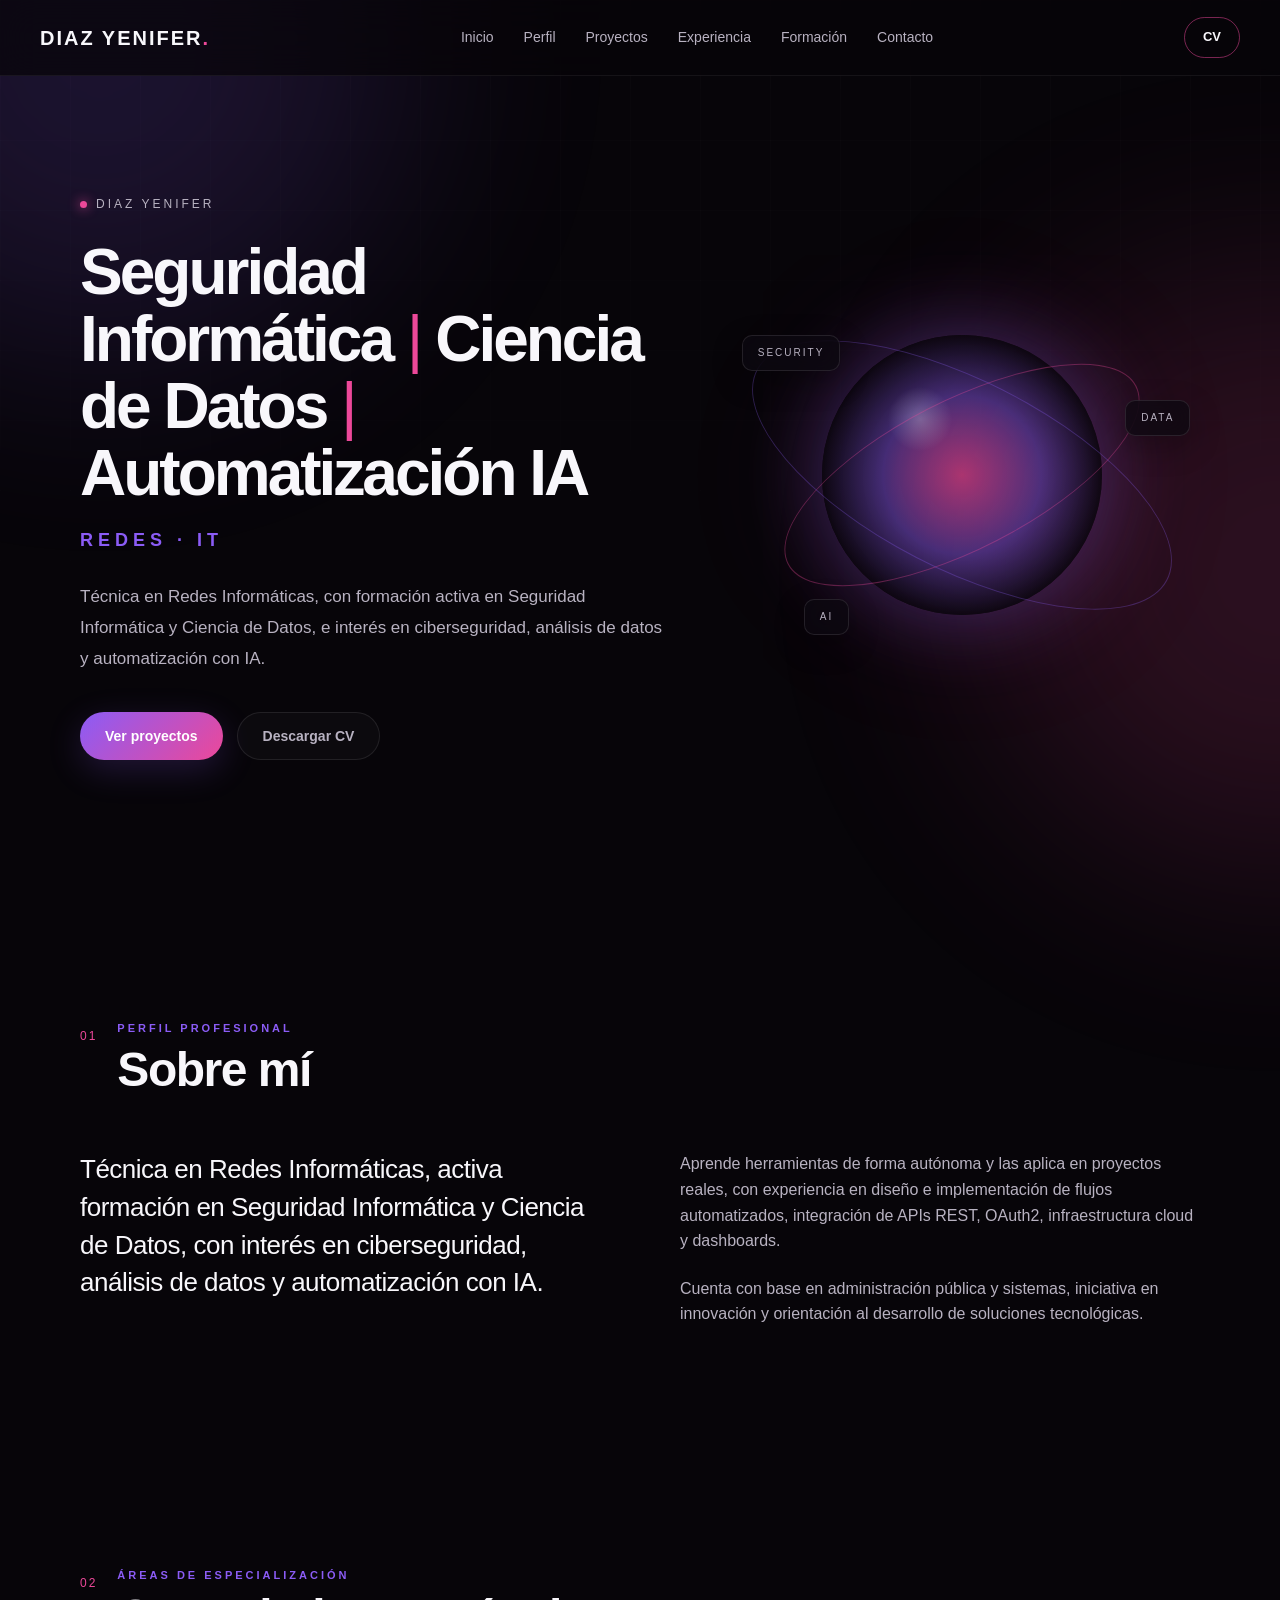
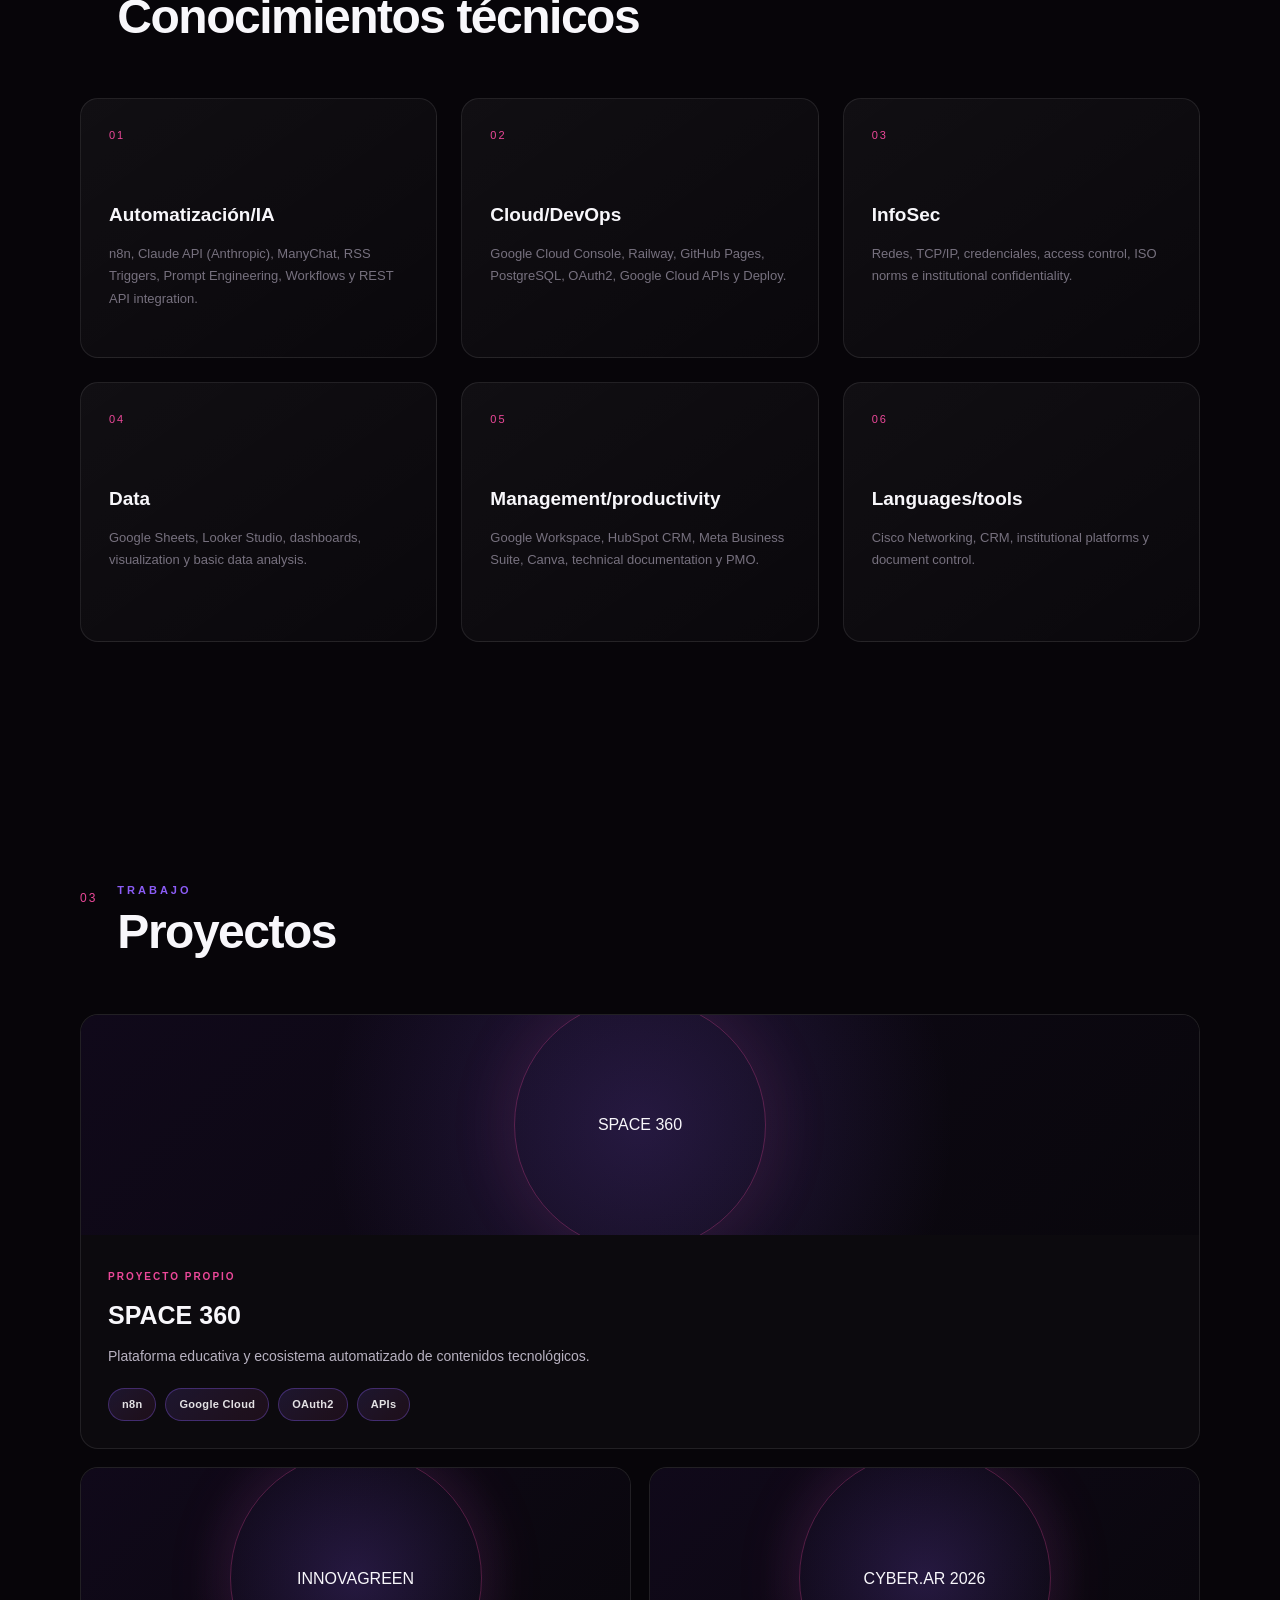
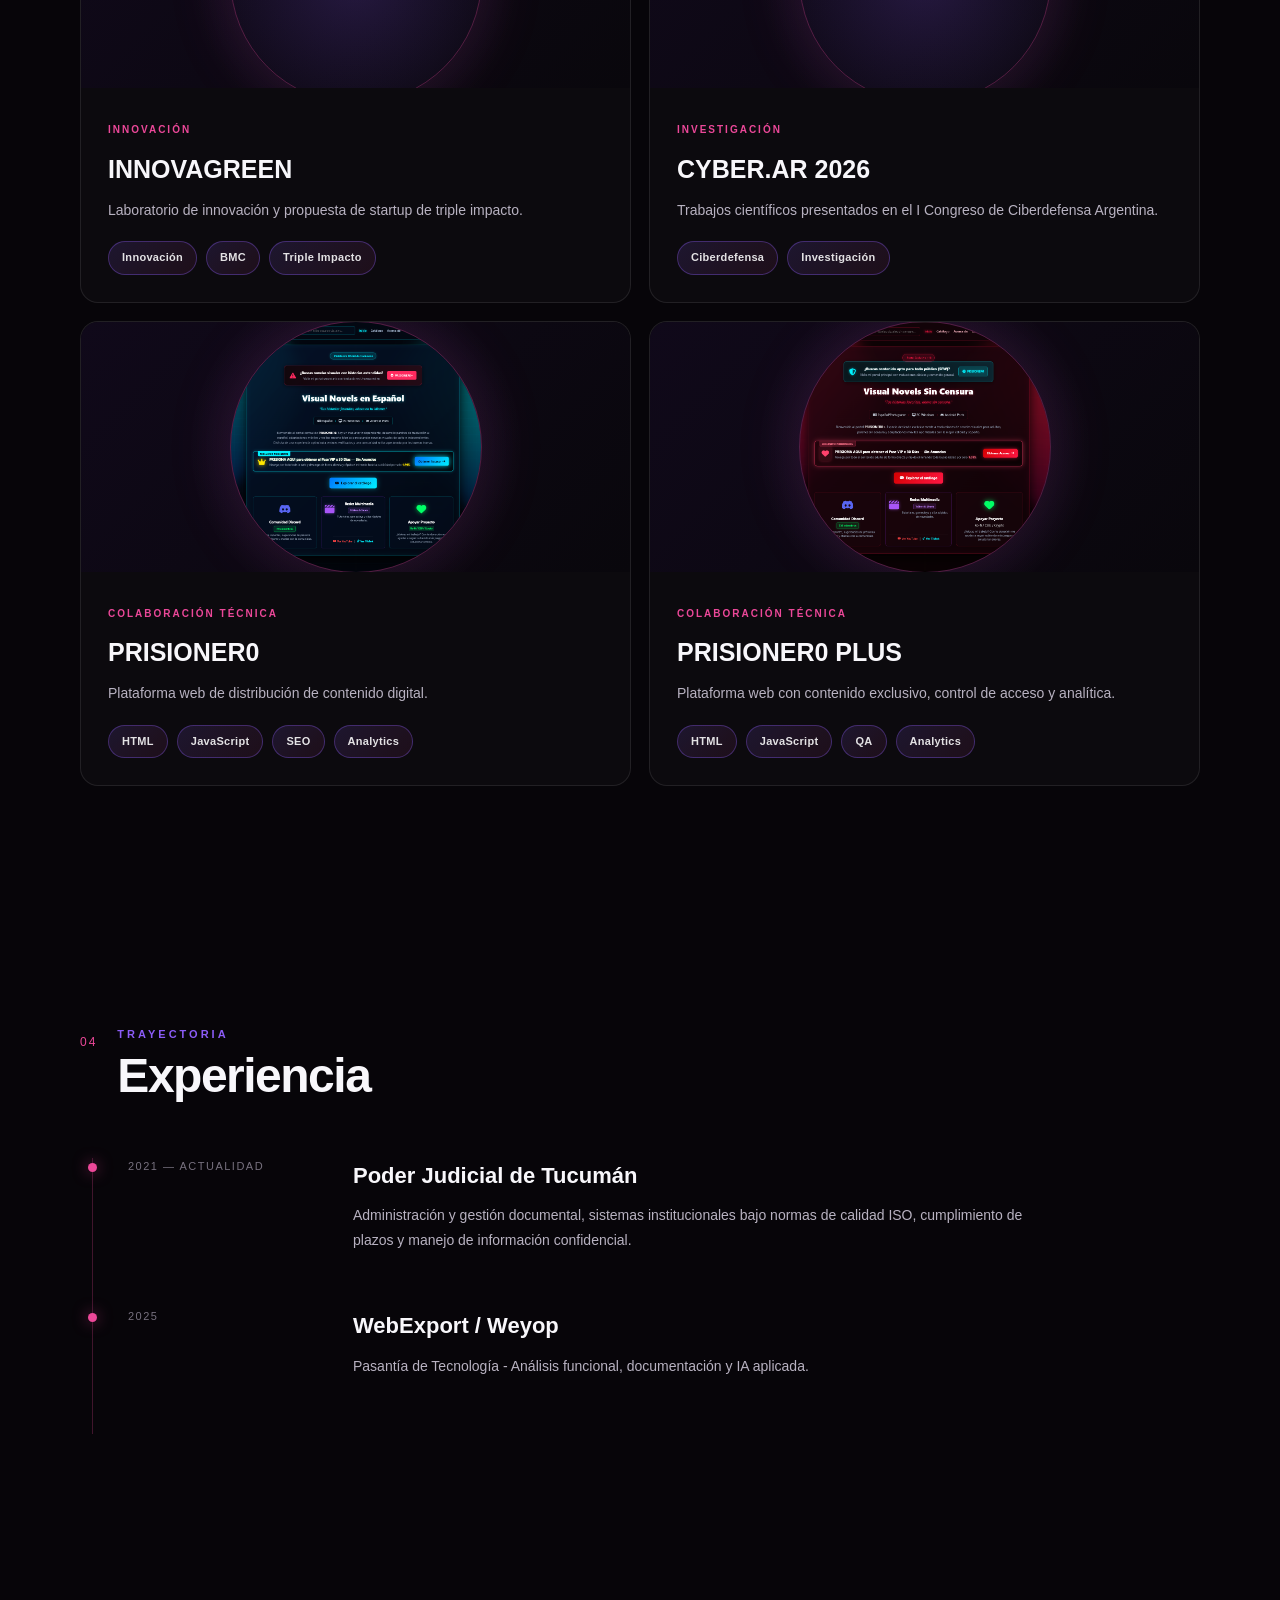
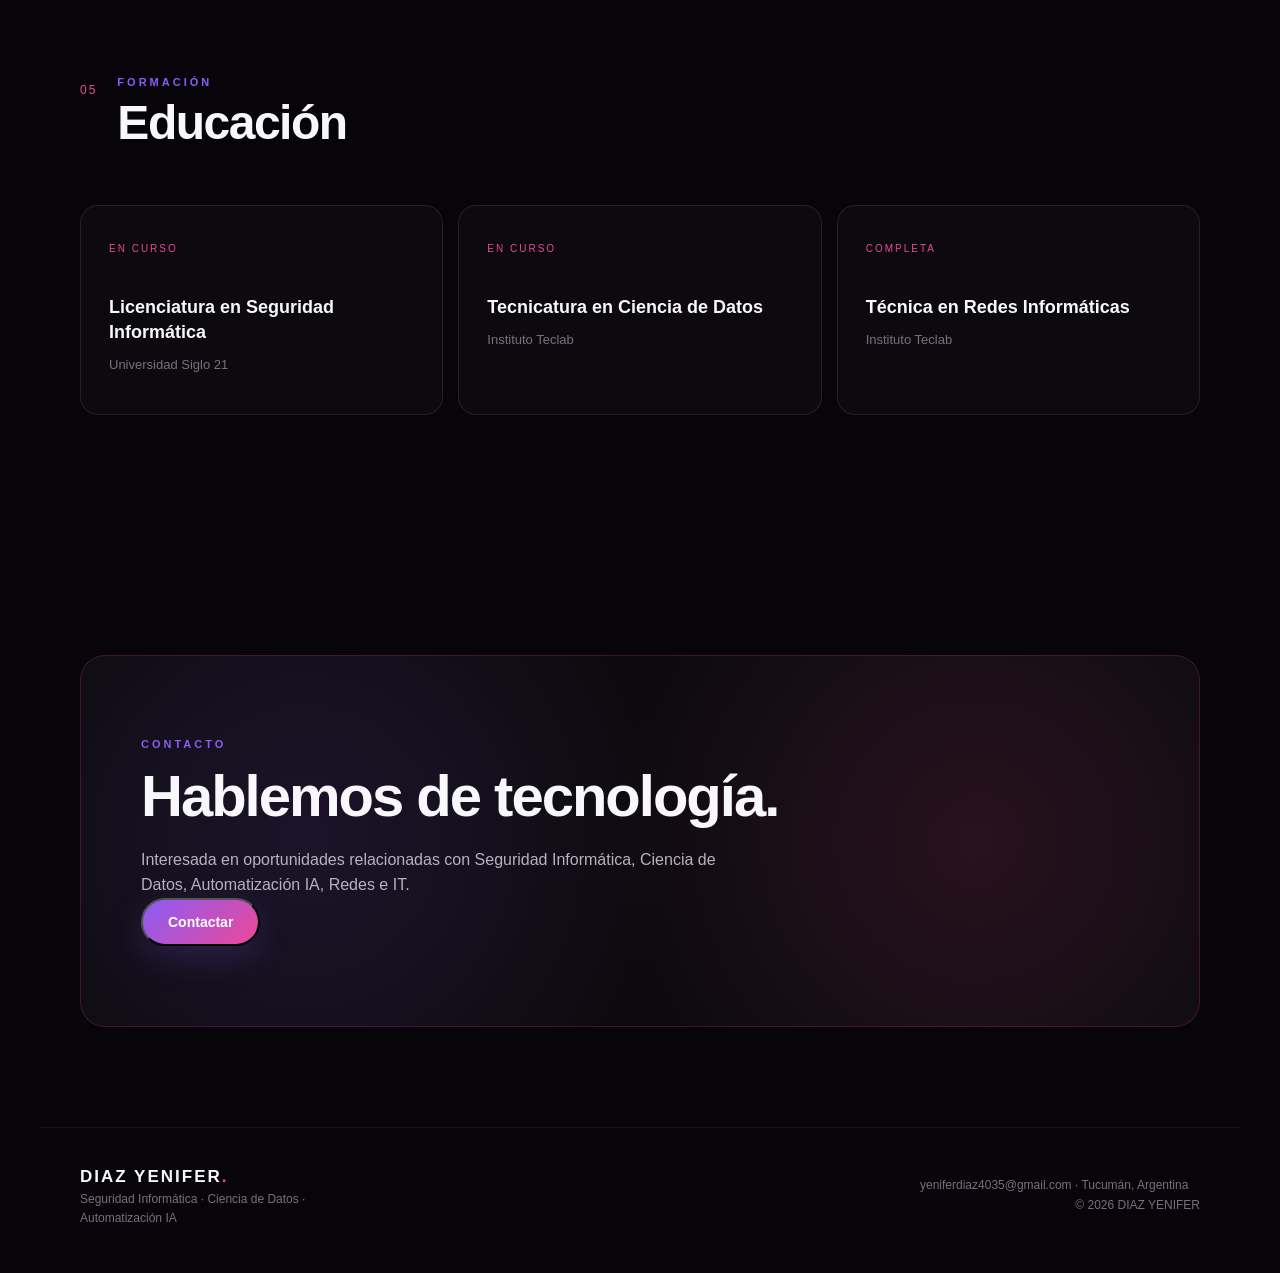
==== index.html @ 4d4edeae "p" ====
<!DOCTYPE html>
<html lang="es">

<head>

    <meta charset="UTF-8">

    <meta name="viewport" content="width=device-width, initial-scale=1.0">

    <title>
        DIAZ YENIFER | Seguridad Informática · Ciencia de Datos · Automatización IA
    </title>

    <meta name="description" content="DIAZ YENIFER — Seguridad Informática, Ciencia de Datos, Automatización IA, Redes e IT.">

    <meta name="author" content="DIAZ YENIFER">

    <meta name="robots" content="index, follow">

    <!-- Open Graph -->

    <meta
        property="og:type"
        content="website"
    >

    <meta
        property="og:title"
        content="DIAZ YENIFER | Seguridad Informática · Ciencia de Datos · Automatización IA"
    >

    <meta
        property="og:description"
        content="Portfolio profesional de DIAZ YENIFER — Seguridad Informática, Ciencia de Datos, Automatización IA, Redes e IT."
    >

    <meta
        property="og:locale"
        content="es_AR"
    >

    <meta
        property="og:image"
        content="assets/images/og-image.png"
    >

    <meta
        property="og:image:alt"
        content="Portfolio profesional de DIAZ YENIFER"
    >

    <link rel="stylesheet" href="style.css">
    <link rel="icon" type="image/png" href="assets/images/og-image.png">

</head>

<body>

    <!-- =========================================
         FONDO DECORATIVO
    ========================================== -->

    <div class="background-glow glow-one"></div>
    <div class="background-glow glow-two"></div>

    <!-- =========================================
         NAVEGACIÓN
    ========================================== -->

    <header class="navbar">

    <a href="#inicio" class="logo">
        DIAZ YENIFER<span>.</span>
    </a>

        <nav class="nav-links">

            <a href="#inicio">Inicio</a>
            <a href="#perfil">Perfil</a>
            <a href="#proyectos">Proyectos</a>
            <a href="#experiencia">Experiencia</a>
            <a href="#formacion">Formación</a>
            <a href="#contacto">Contacto</a>

        </nav>

            <a
                href="assets/cv/yenifer-diaz-cv.pdf"
                class="nav-cv"
                target="_blank"
                rel="noopener noreferrer"
            >
                CV
            </a>

    </header>


    <main>

        <!-- =========================================
             HERO
        ========================================== -->

        <section id="inicio" class="hero">

            <div class="hero-content">

                <div class="hero-label">
                    <span class="status-dot"></span>
                     DIAZ YENIFER
                </div>

                <h1>
                    Seguridad Informática
                    <span>|</span>
                    Ciencia de Datos
                    <span>|</span>
                    Automatización IA
                </h1>

                <p class="hero-subtitle">
                    Redes · IT
                </p>

                <p class="hero-description">
                    Técnica en Redes Informáticas, con formación activa en
                    Seguridad Informática y Ciencia de Datos, e interés en
                    ciberseguridad, análisis de datos y automatización con IA.
                </p>

                <div class="hero-buttons">

                    <a href="#proyectos" class="btn btn-primary">
                        Ver proyectos
                    </a>

                    <a href="assets/cv/yenifer-diaz-cv.pdf"
                       class="btn btn-secondary"
                       target="_blank"
                       rel="noopener noreferrer">

                        Descargar CV

                    </a>

                </div>

            </div>


            <!-- Elemento visual -->

            <div class="hero-visual">

                <div class="orb orb-main"></div>

                <div class="orb-ring ring-one"></div>
                <div class="orb-ring ring-two"></div>

                <div class="floating-card card-one">
                    <span>SECURITY</span>
                </div>

                <div class="floating-card card-two">
                    <span>DATA</span>
                </div>

                <div class="floating-card card-three">
                    <span>AI</span>
                </div>

            </div>

        </section>


        <!-- =========================================
             PERFIL
        ========================================== -->

    <section id="perfil" class="section profile-section">

        <div class="section-heading">

            <span class="section-number">01</span>

            <div>
                <p class="section-label">PERFIL PROFESIONAL</p>
                <h2>Sobre mí</h2>
            </div>

        </div>

        <div class="profile-content">

            <div class="profile-intro">

                <p>
                    Técnica en Redes Informáticas, activa formación en
                    Seguridad Informática y Ciencia de Datos, con interés
                    en ciberseguridad, análisis de datos y automatización
                    con IA.
                </p>

            </div>

            <div class="profile-text">

                <p>
                    Aprende herramientas de forma autónoma y las aplica
                    en proyectos reales, con experiencia en diseño e
                    implementación de flujos automatizados, integración
                    de APIs REST, OAuth2, infraestructura cloud y
                    dashboards.
                </p>

                <p>
                    Cuenta con base en administración pública y sistemas,
                    iniciativa en innovación y orientación al desarrollo
                    de soluciones tecnológicas.
                </p>

            </div>

        </div>

    </section>


        <!-- =========================================
             ESPECIALIDADES
        ========================================== -->

    <section class="section specialties-section">

        <div class="section-heading">

            <span class="section-number">02</span>

            <div>
                <p class="section-label">ÁREAS DE ESPECIALIZACIÓN</p>
                <h2>Conocimientos técnicos</h2>
            </div>

        </div>


        <div class="specialties-grid">

            <article class="specialty-card">

                <span class="specialty-number">01</span>

                <h3>Automatización/IA</h3>

                <p>
                    n8n, Claude API (Anthropic), ManyChat, RSS Triggers,
                    Prompt Engineering, Workflows y REST API integration.
                </p>

            </article>


            <article class="specialty-card">

                <span class="specialty-number">02</span>

                <h3>Cloud/DevOps</h3>

                <p>
                    Google Cloud Console, Railway, GitHub Pages,
                    PostgreSQL, OAuth2, Google Cloud APIs y Deploy.
                </p>

            </article>


            <article class="specialty-card">

                <span class="specialty-number">03</span>

                <h3>InfoSec</h3>

                <p>
                    Redes, TCP/IP, credenciales, access control,
                    ISO norms e institutional confidentiality.
                </p>

            </article>


            <article class="specialty-card">

                <span class="specialty-number">04</span>

                <h3>Data</h3>

                <p>
                    Google Sheets, Looker Studio, dashboards,
                    visualization y basic data analysis.
                </p>

            </article>


            <article class="specialty-card">

                <span class="specialty-number">05</span>

                <h3>Management/productivity</h3>

                <p>
                    Google Workspace, HubSpot CRM, Meta Business Suite,
                    Canva, technical documentation y PMO.
                </p>

            </article>


            <article class="specialty-card">

                <span class="specialty-number">06</span>

                <h3>Languages/tools</h3>

                <p>
                    Cisco Networking, CRM, institutional platforms
                    y document control.
                </p>

            </article>

        </div>

    </section>


        <!-- =========================================
             PROYECTOS
        ========================================== -->

        <section id="proyectos" class="section projects-section">

            <div class="section-heading">

                <span class="section-number">03</span>

                <div>
                    <p class="section-label">TRABAJO</p>
                    <h2>Proyectos</h2>
                </div>

            </div>


            <div class="projects-grid">

                <article class="project-card featured">

                    <div class="project-image">
                        <span>SPACE 360</span>
                    </div>

                    <div class="project-info">

                        <span class="project-category">
                            PROYECTO PROPIO
                        </span>

                        <h3>
                            SPACE 360
                        </h3>

                        <p>
                            Plataforma educativa y ecosistema automatizado de contenidos tecnológicos.
                        </p>

                        <div class="project-tags">
                            <span>n8n</span>
                            <span>Google Cloud</span>
                            <span>OAuth2</span>
                            <span>APIs</span>
                        </div>

                    </div>

                </article>


                <article class="project-card">

                    <div class="project-image">
                        <span>INNOVAGREEN</span>
                    </div>

                    <div class="project-info">

                        <span class="project-category">
                            INNOVACIÓN
                        </span>

                        <h3>
                            INNOVAGREEN
                        </h3>

                        <p>
                            Laboratorio de innovación y propuesta de startup
                            de triple impacto.
                        </p>

                        <div class="project-tags">

                            <span>Innovación</span>
                            <span>BMC</span>
                            <span>Triple Impacto</span>

                        </div>

                    </div>

                </article>


                <article class="project-card">

                    <div class="project-image">
                        <span>CYBER.AR 2026</span>
                    </div>

                    <div class="project-info">

                        <span class="project-category">
                            INVESTIGACIÓN
                        </span>

                        <h3>
                            CYBER.AR 2026
                        </h3>

                        <p>
                            Trabajos científicos presentados en el I Congreso de Ciberdefensa Argentina.
                        </p>

                        <div class="project-tags">
                            <span>Ciberdefensa</span>
                            <span>Investigación</span>
                        </div>

                    </div>

                </article>


            <article
                class="project-card"
                onclick="window.location.href='proyectos/prisioner0.html'"
                style="cursor: pointer;"
            >

                <div class="project-image">

                    <img
                        src="assets/images/prisioner0.png"
                        alt="PRISIONER0"
                    >

                </div>

                <div class="project-info">

                    <span class="project-category">
                        COLABORACIÓN TÉCNICA
                    </span>

                    <h3>
                        PRISIONER0
                    </h3>

                    <p>
                        Plataforma web de distribución de contenido
                        digital.
                    </p>

                    <div class="project-tags">

                        <span>HTML</span>
                        <span>JavaScript</span>
                        <span>SEO</span>
                        <span>Analytics</span>

                    </div>

                </div>

            </article>


            <article
                class="project-card"
                onclick="window.location.href='proyectos/prisioner0-plus.html'"
                style="cursor: pointer;"
            >

                <div class="project-image">

                    <img
                        src="assets/images/prisioner0plus.png"
                        alt="PRISIONER0 PLUS"
                    >

                </div>

                <div class="project-info">

                    <span class="project-category">
                        COLABORACIÓN TÉCNICA
                    </span>

                    <h3>
                        PRISIONER0 PLUS
                    </h3>

                    <p>
                        Plataforma web con contenido exclusivo,
                        control de acceso y analítica.
                    </p>

                    <div class="project-tags">

                        <span>HTML</span>
                        <span>JavaScript</span>
                        <span>QA</span>
                        <span>Analytics</span>

                    </div>

                </div>

            </article>

            </div>

        </section>


        <!-- =========================================
             EXPERIENCIA
        ========================================== -->

        <section id="experiencia" class="section experience-section">

            <div class="section-heading">

                <span class="section-number">04</span>

                <div>
                    <p class="section-label">TRAYECTORIA</p>
                    <h2>Experiencia</h2>
                </div>

            </div>


            <div class="timeline">

                <article class="timeline-item">

                    <div class="timeline-date">
                        2021 — ACTUALIDAD
                    </div>

                    <div class="timeline-content">

                        <h3>
                            Poder Judicial de Tucumán
                        </h3>

                        <p>
                            Administración y gestión documental,
                            sistemas institucionales bajo normas de
                            calidad ISO, cumplimiento de plazos y manejo
                            de información confidencial.
                        </p>

                    </div>

                </article>


                <article class="timeline-item">

                    <div class="timeline-date">
                        2025
                    </div>

                    <div class="timeline-content">

                        <h3>
                            WebExport / Weyop
                        </h3>

                        <p>
                            Pasantía de Tecnología - Análisis funcional,
                            documentación y IA aplicada.
                        </p>

                    </div>

                </article>

            </div>

        </section>


        <!-- =========================================
             FORMACIÓN
        ========================================== -->

        <section id="formacion" class="section education-section">

            <div class="section-heading">

                <span class="section-number">05</span>

                <div>
                    <p class="section-label">FORMACIÓN</p>
                    <h2>Educación</h2>
                </div>

            </div>


            <div class="education-grid">

                <article class="education-card">

                    <span>EN CURSO</span>

                    <h3>
                        Licenciatura en Seguridad Informática
                    </h3>

                    <p>
                        Universidad Siglo 21
                    </p>

                </article>


                <article class="education-card">

                    <span>EN CURSO</span>

                    <h3>
                        Tecnicatura en Ciencia de Datos
                    </h3>

                    <p>
                        Instituto Teclab
                    </p>

                </article>


                <article class="education-card">

                    <span>COMPLETA</span>

                    <h3>
                        Técnica en Redes Informáticas
                    </h3>

                    <p>
                        Instituto Teclab
                    </p>

                </article>

            </div>

        </section>

<!-- *=========================================*
*             CONTACTO*
*        ==========================================* -->

<section id="contacto" class="section contact-section">

    <div class="contact-box">

        <p class="section-label">
            CONTACTO
        </p>

        <h2>
            Hablemos de tecnología.
        </h2>

        <p>
            Interesada en oportunidades relacionadas con
            Seguridad Informática, Ciencia de Datos,
            Automatización IA, Redes e IT.
        </p>

        <button
            type="button"
            class="btn btn-primary"
            onclick="openContactModal()">
            Contactar
        </button>

    </div>

</section>


<!-- *=========================================*
*          MODAL DE CONTACTO*
*        ==========================================* -->

<div id="contactModal" class="contact-modal">

    <div class="contact-modal-box">

        <button
            type="button"
            class="contact-modal-close"
            onclick="closeContactModal()">
            ×
        </button>

        <p class="section-label">
            CONTACTO
        </p>

        <h3>
            ¿Cómo querés contactar?
        </h3>

        <div class="contact-modal-options">

            <a
                href="mailto:yeniferdiaz4035@gmail.com"
                class="contact-option contact-link">

                <div>
                    <strong>Email</strong>
                    <span>yeniferdiaz4035@gmail.com</span>
                </div>

                <span class="contact-arrow">→</span>

            </a>


            <a
                href="https://www.linkedin.com/in/yenifer-diaz-63bb52175"
                class="contact-option contact-link"
                target="_blank"
                rel="noopener noreferrer">

                <div>
                    <strong>LinkedIn</strong>
                    <span>Perfil profesional</span>
                </div>

                <span class="contact-arrow">→</span>

            </a>


            <a
                href="assets/cv/yenifer-diaz-cv.pdf"
                class="contact-option contact-link"
                target="_blank"
                rel="noopener noreferrer">

                <div>
                    <strong>Descargar CV</strong>
                    <span>Currículum Vitae</span>
                </div>

                <span class="contact-arrow">↓</span>

            </a>

        </div>

    </div>

</div>

    </main>

<!-- *=========================================*
*             FOOTER*
*        ==========================================* -->

<footer>

    <div class="footer-top">

        <div class="footer-logo">
            DIAZ YENIFER<span>.</span>
        </div>

        <p>
            Seguridad Informática · Ciencia de Datos · Automatización IA
        </p>

    </div>

    <div class="footer-line"></div>

    <div class="footer-bottom">

        <div class="footer-contact">

            <a href="mailto:yeniferdiaz4035@gmail.com">
                yeniferdiaz4035@gmail.com
            </a>

            <span>·</span>

            <span>
                Tucumán, Argentina
            </span>

        </div>

        <p class="copyright">
            © 2026 DIAZ YENIFER
        </p>

    </div>

</footer>

<script src="script.js"></script>

<button
    id="backToTop"
    class="back-to-top"
    type="button"
    aria-label="Volver arriba"
>
    ↑
</button>

</body>
</html>
---- style.css ----
/* =========================================================
   YENIFER DIAZ — PORTFOLIO
   Estilo: Futurista / Elegante / Dark Tech
   ========================================================= */


/* =========================================================
   VARIABLES
   ========================================================= */

:root {
    --bg: #070509;
    --bg-secondary: #0d0911;
    --surface: rgba(255, 255, 255, 0.035);
    --surface-hover: rgba(255, 255, 255, 0.06);

    --purple: #8b5cf6;
    --purple-dark: #5b21b6;
    --fuchsia: #ec4899;
    --pink: #f472b6;

    --text: #f8f7fb;
    --text-secondary: #b8b2c1;
    --text-muted: #77717f;

    --border: rgba(255, 255, 255, 0.09);

    --gradient:
        linear-gradient(
            135deg,
            #8b5cf6 0%,
            #ec4899 100%
        );

    --max-width: 1200px;

    --radius: 18px;
}


/* =========================================================
   RESET
   ========================================================= */

   /* =========================================
   BOTÓN VOLVER ARRIBA
   ========================================= */

.back-to-top {
    position: fixed;
    right: 30px;
    bottom: 30px;

    width: 46px;
    height: 46px;

    display: flex;
    align-items: center;
    justify-content: center;

    border: 1px solid rgba(139, 92, 246, 0.35);
    border-radius: 50%;

    background:
        rgba(13, 10, 18, 0.9);

    color: #fff;

    font-size: 20px;
    font-weight: 400;

    cursor: pointer;

    opacity: 0;
    visibility: hidden;
    pointer-events: none;

    transform: translateY(10px);

    box-shadow:
        0 8px 30px rgba(0, 0, 0, 0.3);

    backdrop-filter: blur(10px);

    transition:
        opacity 0.3s ease,
        visibility 0.3s ease,
        transform 0.3s ease,
        border-color 0.3s ease,
        color 0.3s ease;
}

.back-to-top.visible {
    opacity: 1;
    visibility: visible;
    pointer-events: auto;
    transform: translateY(0);
}

.back-to-top:hover {
    border-color: #ec4899;
    color: #ec4899;

    transform: translateY(-3px);

    box-shadow:
        0 10px 35px rgba(139, 92, 246, 0.18);
}

* {
    margin: 0;
    padding: 0;
    box-sizing: border-box;
}

html {
    scroll-behavior: smooth;
}

body {
    background: var(--bg);
    color: var(--text);
    font-family:
        Inter,
        "Segoe UI",
        Roboto,
        Helvetica,
        Arial,
        sans-serif;

    line-height: 1.6;

    overflow-x: hidden;
}

a {
    color: inherit;
    text-decoration: none;
}

button,
a {
    -webkit-tap-highlight-color: transparent;
}


/* =========================================================
   FONDO
   ========================================================= */

body::before {
    content: "";

    position: fixed;
    inset: 0;

    pointer-events: none;

    background-image:
        linear-gradient(
            rgba(255, 255, 255, 0.015) 1px,
            transparent 1px
        ),
        linear-gradient(
            90deg,
            rgba(255, 255, 255, 0.015) 1px,
            transparent 1px
        );

    background-size: 70px 70px;

    mask-image: linear-gradient(
        to bottom,
        black,
        transparent 80%
    );

    z-index: -3;
}

.background-glow {
    position: fixed;

    width: 600px;
    height: 600px;

    border-radius: 50%;

    filter: blur(120px);

    pointer-events: none;

    opacity: 0.16;

    z-index: -2;
}

.glow-one {
    top: -250px;
    left: -200px;

    background: var(--purple);
}

.glow-two {
    top: 30%;
    right: -300px;

    background: var(--fuchsia);
}


/* =========================================================
   NAVBAR
   ========================================================= */

.navbar {
    position: fixed;

    top: 0;
    left: 0;

    width: 100%;

    height: 76px;

    display: flex;
    align-items: center;
    justify-content: space-between;

    padding: 0 40px;

    background: rgba(7, 5, 9, 0.72);

    border-bottom: 1px solid rgba(255, 255, 255, 0.06);

    backdrop-filter: blur(18px);
    -webkit-backdrop-filter: blur(18px);

    z-index: 1000;
}

.logo {
    font-size: 20px;
    font-weight: 800;
    letter-spacing: 2px;
}

.logo span,
.footer-logo span {
    color: var(--fuchsia);
}

.nav-links {
    display: flex;
    align-items: center;
    gap: 30px;
}

.nav-links a {
    position: relative;

    color: var(--text-secondary);

    font-size: 14px;

    transition:
        color 0.3s ease;
}

.nav-links a::after {
    content: "";

    position: absolute;

    left: 0;
    bottom: -7px;

    width: 0;
    height: 1px;

    background: var(--gradient);

    transition:
        width 0.3s ease;
}

.nav-links a:hover {
    color: var(--text);
}

.nav-links a:hover::after {
    width: 100%;
}

.nav-cv {
    padding: 9px 18px;

    border: 1px solid rgba(236, 72, 153, 0.5);

    border-radius: 999px;

    font-size: 13px;
    font-weight: 600;

    color: var(--text);

    transition:
        background 0.3s ease,
        border-color 0.3s ease,
        transform 0.3s ease;
}

.nav-cv:hover {
    background: rgba(236, 72, 153, 0.1);

    border-color: var(--fuchsia);

    transform: translateY(-2px);
}


/* =========================================================
   HERO
   ========================================================= */

.hero {
    position: relative;

    min-height: 100vh;

    max-width: var(--max-width);

    margin: 0 auto;

    padding:
        150px 40px
        100px;

    display: grid;

    grid-template-columns:
        1.1fr
        0.9fr;

    align-items: center;

    gap: 60px;
}

.hero-content {
    position: relative;

    z-index: 2;
}

.hero-label {
    display: inline-flex;

    align-items: center;

    gap: 9px;

    margin-bottom: 25px;

    color: var(--text-secondary);

    font-size: 12px;

    letter-spacing: 3px;

    text-transform: uppercase;
}

.status-dot {
    width: 7px;
    height: 7px;

    border-radius: 50%;

    background: var(--fuchsia);

    box-shadow:
        0 0 12px var(--fuchsia);
}

.hero h1 {
    max-width: 800px;

    font-size:
        clamp(42px, 5vw, 72px);

    line-height: 1.05;

    letter-spacing: -3px;

    font-weight: 700;
}

.hero h1 span {
    color: var(--fuchsia);

    font-weight: 400;
}

.hero-subtitle {
    margin-top: 18px;

    color: var(--purple);

    font-size: 18px;

    letter-spacing: 5px;

    text-transform: uppercase;

    font-weight: 600;
}

.hero-description {
    max-width: 650px;

    margin-top: 28px;

    color: var(--text-secondary);

    font-size: 17px;

    line-height: 1.8;
}

.hero-buttons {
    display: flex;

    align-items: center;

    gap: 14px;

    margin-top: 38px;
}


/* =========================================================
   BOTONES
   ========================================================= */

.btn {
    display: inline-flex;

    align-items: center;
    justify-content: center;

    min-height: 48px;

    padding: 0 25px;

    border-radius: 999px;

    font-size: 14px;

    font-weight: 600;

    transition:
        transform 0.3s ease,
        box-shadow 0.3s ease,
        background 0.3s ease,
        border-color 0.3s ease;
}

.btn-primary {
    background: var(--gradient);

    color: white;

    box-shadow:
        0 10px 35px rgba(139, 92, 246, 0.2);
}

.btn-primary:hover {
    transform: translateY(-3px);

    box-shadow:
        0 15px 45px rgba(236, 72, 153, 0.3);
}

.btn-secondary {
    border: 1px solid var(--border);

    color: var(--text-secondary);

    background: rgba(255, 255, 255, 0.025);
}

.btn-secondary:hover {
    border-color: rgba(236, 72, 153, 0.45);

    color: var(--text);

    transform: translateY(-3px);
}


/* =========================================================
   HERO VISUAL
   ========================================================= */

.hero-visual {
    position: relative;

    min-height: 500px;

    display: flex;

    align-items: center;
    justify-content: center;
}

.orb {
    position: relative;

    width: 280px;
    height: 280px;

    border-radius: 50%;

    background:
        radial-gradient(
            circle at 35% 30%,
            rgba(255,255,255,0.25),
            transparent 12%
        ),
        radial-gradient(
            circle,
            rgba(236,72,153,0.7),
            rgba(139,92,246,0.45) 40%,
            rgba(15,8,20,0.9) 70%
        );

    box-shadow:
        0 0 80px rgba(139, 92, 246, 0.35),
        0 0 160px rgba(236, 72, 153, 0.12);

    animation:
        floating 7s ease-in-out infinite;
}

.orb-ring {
    position: absolute;

    border: 1px solid rgba(236, 72, 153, 0.35);

    border-radius: 50%;

    transform:
        rotate(-25deg)
        skewX(-12deg);

    pointer-events: none;
}

.ring-one {
    width: 390px;
    height: 150px;
}

.ring-two {
    width: 460px;
    height: 190px;

    transform:
        rotate(25deg)
        skewX(10deg);

    border-color:
        rgba(139, 92, 246, 0.3);
}

.floating-card {
    position: absolute;

    padding: 9px 15px;

    background:
        rgba(12, 8, 16, 0.75);

    border:
        1px solid rgba(255, 255, 255, 0.1);

    border-radius: 10px;

    backdrop-filter: blur(12px);

    font-size: 10px;

    letter-spacing: 2px;

    color: var(--text-secondary);

    box-shadow:
        0 10px 30px rgba(0,0,0,0.25);

    animation:
        floating 5s ease-in-out infinite;
}

.card-one {
    top: 22%;
    left: 4%;
}

.card-two {
    right: 2%;
    top: 35%;

    animation-delay: -1.5s;
}

.card-three {
    bottom: 18%;
    left: 17%;

    animation-delay: -3s;
}

@keyframes floating {

    0%,
    100% {
        transform: translateY(0);
    }

    50% {
        transform: translateY(-13px);
    }

}


/* =========================================================
   SECCIONES
   ========================================================= */

.section {
    max-width: var(--max-width);

    margin: 0 auto;

    padding:
        120px 40px;
}

.section-heading {
    display: flex;

    align-items: flex-start;

    gap: 20px;

    margin-bottom: 55px;
}

.section-number {
    color: var(--fuchsia);

    font-size: 12px;

    letter-spacing: 2px;

    padding-top: 7px;
}

.section-label {
    margin-bottom: 6px;

    color: var(--purple);

    font-size: 11px;

    letter-spacing: 3px;

    font-weight: 600;
}

.section-heading h2 {
    font-size:
        clamp(32px, 4vw, 48px);

    letter-spacing: -1.5px;

    line-height: 1.1;
}


/* =========================================================
   PERFIL
   ========================================================= */

.profile-content {
    display: grid;

    grid-template-columns:
        1fr
        1fr;

    gap: 80px;
}

.profile-intro p {
    font-size: 26px;

    line-height: 1.45;

    color: var(--text);

    letter-spacing: -0.5px;
}

.profile-text {
    color: var(--text-secondary);

    font-size: 16px;
}

.profile-text p + p {
    margin-top: 22px;
}


/* =========================================================
   ESPECIALIDADES
   ========================================================= */

.specialties-grid {
    display: grid;
    grid-template-columns: repeat(3, 1fr);
    gap: 1.5rem;
}

.specialty-card {
    min-height: 260px;

    padding: 28px;

    background:
        linear-gradient(
            145deg,
            rgba(255,255,255,0.045),
            rgba(255,255,255,0.015)
        );

    border:
        1px solid var(--border);

    border-radius: var(--radius);

    transition:
        transform 0.35s ease,
        border-color 0.35s ease,
        background 0.35s ease;
}

.specialty-card:hover {
    transform: translateY(-7px);

    border-color:
        rgba(236, 72, 153, 0.35);

    background:
        linear-gradient(
            145deg,
            rgba(139,92,246,0.08),
            rgba(236,72,153,0.03)
        );
}

.specialty-number {
    display: block;

    margin-bottom: 55px;

    color: var(--fuchsia);

    font-size: 11px;

    letter-spacing: 2px;
}

.specialty-card h3 {
    margin-bottom: 13px;

    font-size: 19px;
}

.specialty-card p {
    color: var(--text-muted);

    font-size: 13px;

    line-height: 1.7;
}


/* =========================================================
   PROYECTOS
   ========================================================= */

.projects-grid {
    display: grid;

    grid-template-columns:
        repeat(2, 1fr);

    gap: 18px;
}

.project-card {
    overflow: hidden;

    background:
        rgba(255,255,255,0.025);

    border:
        1px solid var(--border);

    border-radius: var(--radius);

    transition:
        transform 0.35s ease,
        border-color 0.35s ease;
}

.project-card:hover {
    transform: translateY(-7px);

    border-color:
        rgba(139,92,246,0.4);
}

.project-card.featured {
    grid-column: span 2;
}

.project-image {
    min-height: 220px;

    display: flex;

    align-items: center;
    justify-content: center;

    position: relative;

    overflow: hidden;

    background:
        radial-gradient(
            circle at 50% 50%,
            rgba(139,92,246,0.2),
            transparent 55%
        ),
        linear-gradient(
            135deg,
            #10091a,
            #09070c
        );
}

.project-image::before {
    content: "";

    position: absolute;

    width: 250px;
    height: 250px;

    border-radius: 50%;

    border:
        1px solid rgba(236,72,153,0.3);

    box-shadow:
        0 0 70px rgba(236,72,153,0.12);

    z-index: 2;

    pointer-events: none;
}

.project-image img {
    width: 250px;
    height: 250px;

    object-fit: cover;

    border-radius: 50%;

    position: relative;

    z-index: 1;
}

.project-info {
    padding: 27px;
}

.project-category {
    color: var(--fuchsia);

    font-size: 10px;

    letter-spacing: 2px;

    font-weight: 600;
}

.project-info h3 {
    margin-top: 8px;

    font-size: 25px;
}

.project-info p {
    margin-top: 10px;

    color: var(--text-secondary);

    font-size: 14px;
}

.project-tags {
    display: flex;

    flex-wrap: wrap;

    gap: 9px;

    margin-top: 20px;
}

.project-tags span {
    padding: 7px 13px;

    border-radius: 999px;

    background:
        linear-gradient(
            135deg,
            rgba(139,92,246,0.14),
            rgba(236,72,153,0.08)
        );

    border:
        1px solid rgba(139,92,246,0.35);

    color: rgba(255,255,255,0.88);

    font-size: 11px;

    font-weight: 600;

    letter-spacing: 0.3px;

    transition:
        transform 0.25s ease,
        border-color 0.25s ease,
        background 0.25s ease,
        box-shadow 0.25s ease;
}

.project-tags span:hover {
    transform: translateY(-2px);

    border-color:
        rgba(236,72,153,0.65);

    background:
        linear-gradient(
            135deg,
            rgba(139,92,246,0.22),
            rgba(236,72,153,0.14)
        );

    box-shadow:
        0 5px 18px rgba(139,92,246,0.12);
}


/* =========================================================
   EXPERIENCIA
   ========================================================= */

.timeline {
    position: relative;

    margin-left: 12px;

    border-left:
        1px solid rgba(236,72,153,0.25);
}

.timeline-item {
    position: relative;

    display: grid;

    grid-template-columns:
        180px
        1fr;

    gap: 45px;

    padding:
        0
        0
        55px
        35px;
}

.timeline-item::before {
    content: "";

    position: absolute;

    left: -5px;
    top: 5px;

    width: 9px;
    height: 9px;

    border-radius: 50%;

    background: var(--fuchsia);

    box-shadow:
        0 0 15px rgba(236,72,153,0.6);
}

.timeline-date {
    color: var(--text-muted);

    font-size: 11px;

    letter-spacing: 1.5px;
}

.timeline-content h3 {
    font-size: 22px;

    margin-bottom: 10px;
}

.timeline-content p {
    max-width: 700px;

    color: var(--text-secondary);

    font-size: 14px;

    line-height: 1.8;
}


/* =========================================================
   FORMACIÓN
   ========================================================= */

.education-grid {
    display: grid;

    grid-template-columns:
        repeat(3, 1fr);

    gap: 15px;
}

.education-card {
    padding: 28px;

    min-height: 210px;

    border:
        1px solid var(--border);

    border-radius: var(--radius);

    background:
        rgba(255,255,255,0.025);

    transition:
        transform 0.3s ease,
        border-color 0.3s ease;
}

.education-card:hover {
    transform: translateY(-5px);

    border-color:
        rgba(139,92,246,0.4);
}

.education-card span {
    color: var(--fuchsia);

    font-size: 10px;

    letter-spacing: 2px;
}

.education-card h3 {
    margin-top: 35px;

    font-size: 18px;

    line-height: 1.4;
}

.education-card p {
    margin-top: 10px;

    color: var(--text-muted);

    font-size: 13px;
}


/* =========================================================
   CONTACTO
   ========================================================= */

.contact-section {
    padding-bottom: 100px;
}

.contact-box {
    position: relative;

    overflow: hidden;

    padding:
        80px 60px;

    border:
        1px solid rgba(236,72,153,0.2);

    border-radius: 25px;

    background:
        radial-gradient(
            circle at 80% 50%,
            rgba(236,72,153,0.12),
            transparent 40%
        ),
        radial-gradient(
            circle at 20% 50%,
            rgba(139,92,246,0.12),
            transparent 40%
        ),
        rgba(255,255,255,0.025);
}

.contact-box h2 {
    max-width: 700px;

    margin-top: 12px;

    font-size:
        clamp(35px, 5vw, 58px);

    letter-spacing: -2px;

    line-height: 1.05;
}

.contact-box > p:not(.section-label) {
    max-width: 600px;

    margin-top: 20px;

    color: var(--text-secondary);
}

.contact-buttons {
    display: flex;

    gap: 12px;

    margin-top: 30px;
}
/* =========================================
   MODAL DE CONTACTO
========================================= */

.contact-modal {
    position: fixed;
    inset: 0;
    z-index: 9999;

    display: flex;
    align-items: center;
    justify-content: center;

    padding: 2rem;

    background: rgba(0, 0, 0, 0.75);
    backdrop-filter: blur(10px);

    opacity: 0;
    visibility: hidden;
    pointer-events: none;

    transition: opacity 0.3s ease,
                visibility 0.3s ease;
}

.contact-modal.active {
    opacity: 1;
    visibility: visible;
    pointer-events: auto;
}

.contact-modal-box {
    position: relative;

    width: min(100%, 500px);

    padding: 2.5rem;

    background: #0d0a12;
    border: 1px solid rgba(139, 92, 246, 0.35);
    border-radius: 18px;

    box-shadow:
        0 0 50px rgba(139, 92, 246, 0.15);

    transform: translateY(20px) scale(0.97);

    transition: transform 0.3s ease;
}

.contact-modal.active .contact-modal-box {
    transform: translateY(0) scale(1);
}

.contact-modal-box h3 {
    margin: 0.5rem 0 2rem;
    font-size: 1.7rem;
}

.contact-modal-close {
    position: absolute;
    top: 1rem;
    right: 1rem;

    width: 38px;
    height: 38px;

    border: 1px solid rgba(255, 255, 255, 0.1);
    border-radius: 50%;

    background: transparent;
    color: #fff;

    font-size: 1.5rem;
    cursor: pointer;

    transition: 0.25s ease;
}

.contact-modal-close:hover {
    border-color: #ec4899;
    color: #ec4899;
}

.contact-modal-options {
    display: flex;
    flex-direction: column;
    gap: 0.8rem;
}

.contact-option {
    display: flex;
    align-items: center;
    justify-content: space-between;
    gap: 1rem;

    width: 100%;
    padding: 1rem 1.2rem;

    border: 1px solid rgba(255, 255, 255, 0.08);
    border-radius: 12px;

    background: rgba(255, 255, 255, 0.025);

    color: #fff;
    text-decoration: none;

    transition: 0.25s ease;
}

.contact-option:hover {
    border-color: rgba(139, 92, 246, 0.5);
    background: rgba(139, 92, 246, 0.06);
}

.contact-option div {
    display: flex;
    flex-direction: column;
    gap: 0.25rem;
}

.contact-option strong {
    font-size: 0.95rem;
}

.contact-option span {
    color: #9c98a5;
    font-size: 0.85rem;
}

.contact-option .btn {
    flex-shrink: 0;
}

.contact-arrow {
    color: #ec4899 !important;
    font-size: 1.2rem !important;
}

/* =========================================================
   FOOTER
   ========================================================= */

footer {
    max-width: var(--max-width);

    margin: 0 auto;

    padding:
        35px 40px 45px;

    display: grid;

    grid-template-columns:
        1fr
        2fr
        1fr;

    align-items: center;

    border-top:
        1px solid rgba(255,255,255,0.06);

    color: var(--text-muted);

    font-size: 12px;
}

.footer-logo {
    color: var(--text);

    font-size: 17px;

    font-weight: 800;

    letter-spacing: 2px;
}

footer > p:nth-child(2) {
    text-align: center;
}

.copyright {
    text-align: right;
}


/* =========================================================
   RESPONSIVE — TABLET
   ========================================================= */

@media (max-width: 950px) {

    .nav-links {
        gap: 15px;
    }

    .hero {
        grid-template-columns: 1fr;

        padding-top: 140px;
    }

    .hero-visual {
        min-height: 380px;
    }

    .specialties-grid {
        grid-template-columns:
            repeat(2, 1fr);
    }

    .profile-content {
        grid-template-columns: 1fr;

        gap: 35px;
    }

    .education-grid {
        grid-template-columns: 1fr;
    }

}


/* =========================================================
   RESPONSIVE — MOBILE
   ========================================================= */

@media (max-width: 700px) {

    .navbar {
        height: 68px;

        padding: 0 20px;
    }

    .nav-links {
        display: none;
    }

    .nav-cv {
        padding: 8px 15px;
    }

    .hero {
        min-height: auto;

        padding:
            130px 22px
            70px;

        gap: 20px;
    }

    .hero h1 {
        font-size: 40px;

        letter-spacing: -2px;
    }

    .hero-description {
        font-size: 15px;
    }

    .hero-buttons {
        flex-direction: column;

        align-items: stretch;
    }

    .hero-buttons .btn {
        width: 100%;
    }

    .hero-visual {
        min-height: 330px;
    }

    .orb {
        width: 190px;
        height: 190px;
    }

    .ring-one {
        width: 280px;
        height: 110px;
    }

    .ring-two {
        width: 330px;
        height: 140px;
    }

    .section {
        padding:
            80px 22px;
    }

    .section-heading {
        margin-bottom: 35px;
    }

    .section-heading h2 {
        font-size: 34px;
    }

    .profile-intro p {
        font-size: 22px;
    }

    .specialties-grid {
        grid-template-columns: 1fr;
    }

    .specialty-card {
        min-height: auto;
    }

    .specialty-number {
        margin-bottom: 30px;
    }

    .projects-grid {
        grid-template-columns: 1fr;
    }

    .project-card.featured {
        grid-column: span 1;
    }

    .project-image {
        min-height: 180px;
    }

    .timeline-item {
        grid-template-columns: 1fr;

        gap: 10px;

        padding-left: 25px;
    }

    .contact-box {
        padding:
            50px 25px;
    }

    .contact-buttons {
        flex-direction: column;
    }

    .contact-buttons .btn {
        width: 100%;
    }

    footer {
        grid-template-columns: 1fr;

        gap: 15px;

        padding:
            30px 22px;
    }

    footer > p:nth-child(2),
    .copyright {
        text-align: left;
    }

}
/* =========================================================
   ANIMACIÓN DE ENTRADA
   ========================================================= */

.scroll-hidden {
    opacity: 0;

    transform: translateY(25px);

    transition:
        opacity 0.7s ease,
        transform 0.7s ease;
}

.scroll-hidden.visible {
    opacity: 1;

    transform: translateY(0);
}

/* =========================================
   PÁGINAS INDIVIDUALES DE PROYECTOS
   ========================================= */

.project-detail {
    max-width: 1100px;

    margin: 0 auto;

    padding: 120px 40px 80px;
}


/* Volver */

.project-back {
    display: inline-block;

    margin-bottom: 2.5rem;

    color: var(--text-muted);

    font-size: 0.9rem;

    text-decoration: none;

    transition: color 0.25s ease;
}

.project-back:hover {
    color: #ec4899;
}


/* Imagen principal */

.project-detail-image {
    width: 100%;

    margin-bottom: 3rem;

    overflow: hidden;

    border:
        1px solid rgba(139, 92, 246, 0.25);

    border-radius: 18px;

    background: #0d0a12;

    box-shadow:
        0 0 60px rgba(139, 92, 246, 0.08);
}

.project-detail-image img {
    display: block;

    width: 100%;
    height: auto;

    max-height: 650px;

    object-fit: contain;
}


/* Información */

.project-detail-content {
    max-width: 850px;
}

.project-detail-content h1 {
    margin: 0.5rem 0 1rem;

    font-size: clamp(2.5rem, 6vw, 5rem);

    line-height: 1;

    letter-spacing: -0.04em;
}

.project-detail-intro {
    max-width: 700px;

    margin-bottom: 1.5rem;

    color: var(--text-muted);

    font-size: 1.1rem;

    line-height: 1.7;
}


/* Etiquetas */

.project-detail-content .project-tags {
    margin-bottom: 3rem;
}


/* Texto */

.project-detail-text {
    display: flex;

    flex-direction: column;

    gap: 1.8rem;

    margin-bottom: 3rem;
}

.project-detail-text h2 {
    margin: 0;

    font-size: 1.2rem;

    color: #fff;
}

.project-detail-text p {
    margin: -1rem 0 0;

    color: var(--text-muted);

    line-height: 1.8;
}


/* Botón */

.project-detail-content .btn {
    display: inline-flex;

    align-items: center;
    justify-content: center;
}

.project-comparison {
    display: grid;

    grid-template-columns: repeat(2, 1fr);

    gap: 1.5rem;

    margin-top: 2rem;
}

.comparison-item {
    display: flex;

    flex-direction: column;

    gap: 0.8rem;
}

.comparison-item > span {
    color: #ec4899;

    font-size: 0.75rem;

    font-weight: 700;

    letter-spacing: 2px;
}

.comparison-image-button {
    width: 100%;

    padding: 0;

    border:
        1px solid rgba(139, 92, 246, 0.25);

    border-radius: 14px;

    overflow: hidden;

    background: #0d0a12;

    cursor: zoom-in;
}

.comparison-image-button img {
    display: block;

    width: 100%;

    height: 360px;

    object-fit: contain;

    background: #0d0a12;

    transition: transform 0.3s ease;
}

.comparison-image-button:hover img {
    transform: scale(1.02);
}


/* Visor de imágenes */

.project-image-modal {
    position: fixed;

    inset: 0;

    z-index: 10000;

    display: flex;

    align-items: center;
    justify-content: center;

    padding: 2rem;

    background: rgba(0, 0, 0, 0.9);

    backdrop-filter: blur(10px);

    opacity: 0;

    visibility: hidden;

    pointer-events: none;

    transition:
        opacity 0.3s ease,
        visibility 0.3s ease;
}

.project-image-modal.active {
    opacity: 1;

    visibility: visible;

    pointer-events: auto;
}

.project-image-modal img {
    display: block;

    max-width: 95vw;

    max-height: 90vh;

    width: auto;

    height: auto;

    object-fit: contain;

    border-radius: 10px;

    box-shadow:
        0 0 60px rgba(0, 0, 0, 0.5);
}

.project-image-modal-close {
    position: absolute;

    top: 1.5rem;

    right: 1.5rem;

    width: 42px;

    height: 42px;

    border:
        1px solid rgba(255,255,255,0.15);

    border-radius: 50%;

    background: rgba(0,0,0,0.5);

    color: #fff;

    font-size: 1.6rem;

    cursor: pointer;

    z-index: 2;

    transition: 0.25s ease;
}

.project-image-modal-close:hover {
    border-color: #ec4899;

    color: #ec4899;
}

/* =========================================
   TECNOLOGÍAS Y HERRAMIENTAS
   ========================================= */

.tech-section {
    margin-top: 1rem;
    margin-bottom: 3rem;
}

.tech-section h2 {
    margin-bottom: 2rem;
}

.tech-group {
    margin-bottom: 2rem;
}

.tech-group:last-child {
    margin-bottom: 0;
}

.tech-group-title {
    display: block;
    margin-bottom: 1rem;
    color: #ec4899;
    font-size: 0.7rem;
    font-weight: 700;
    letter-spacing: 2px;
}

.tech-grid {
    display: grid;
    grid-template-columns: repeat(3, 1fr);
    gap: 1rem;
}

.tech-item {
    min-height: 95px;
    padding: 1.25rem;
    display: flex;
    flex-direction: column;
    justify-content: center;
    gap: 0.4rem;

    border: 1px solid rgba(139, 92, 246, 0.25);
    border-radius: 14px;

    background:
        linear-gradient(
            135deg,
            rgba(139, 92, 246, 0.08),
            rgba(236, 72, 153, 0.03)
        );

    transition:
        transform 0.25s ease,
        border-color 0.25s ease,
        box-shadow 0.25s ease;
}

.tech-item:hover {
    transform: translateY(-4px);

    border-color:
        rgba(236, 72, 153, 0.55);

    box-shadow:
        0 12px 35px rgba(139, 92, 246, 0.12);
}

.tech-item strong {
    color: #fff;
    font-size: 1rem;
    font-weight: 600;
}

.tech-item span {
    color: var(--text-muted);
    font-size: 0.78rem;
}
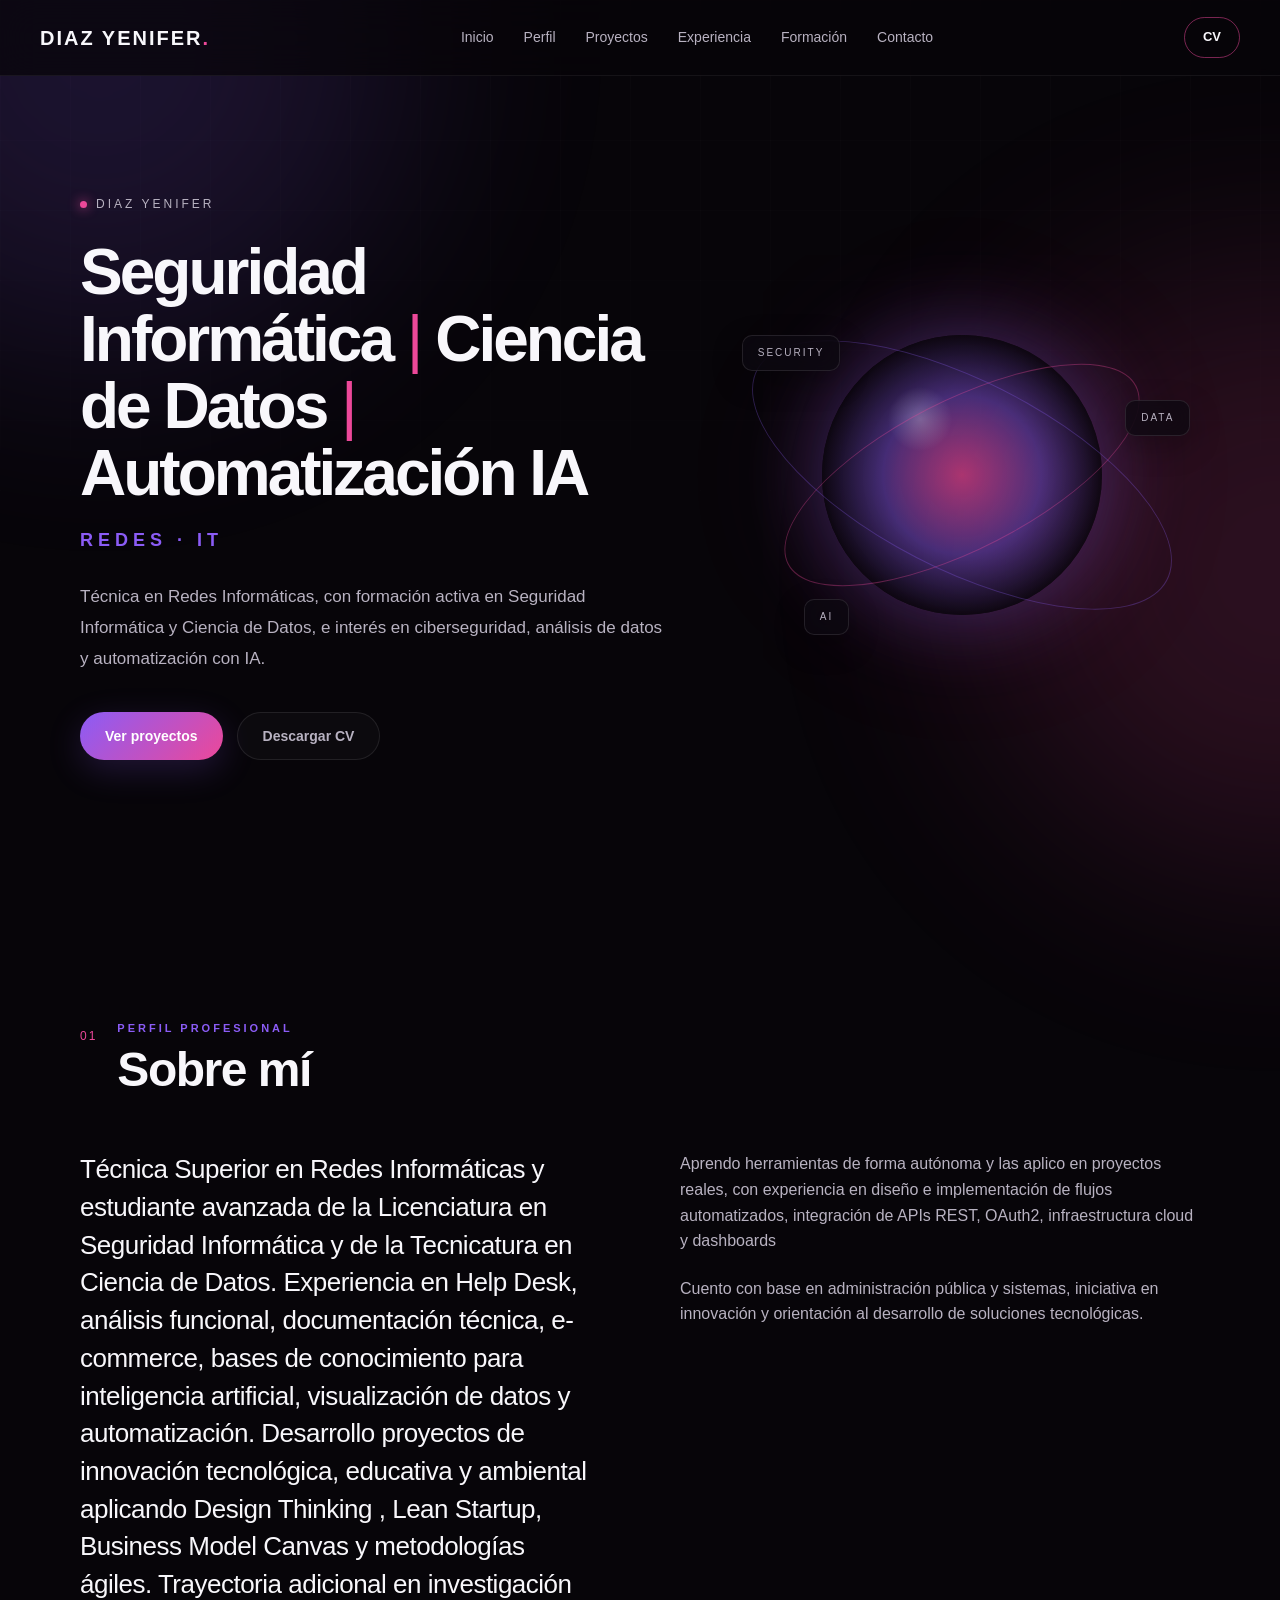
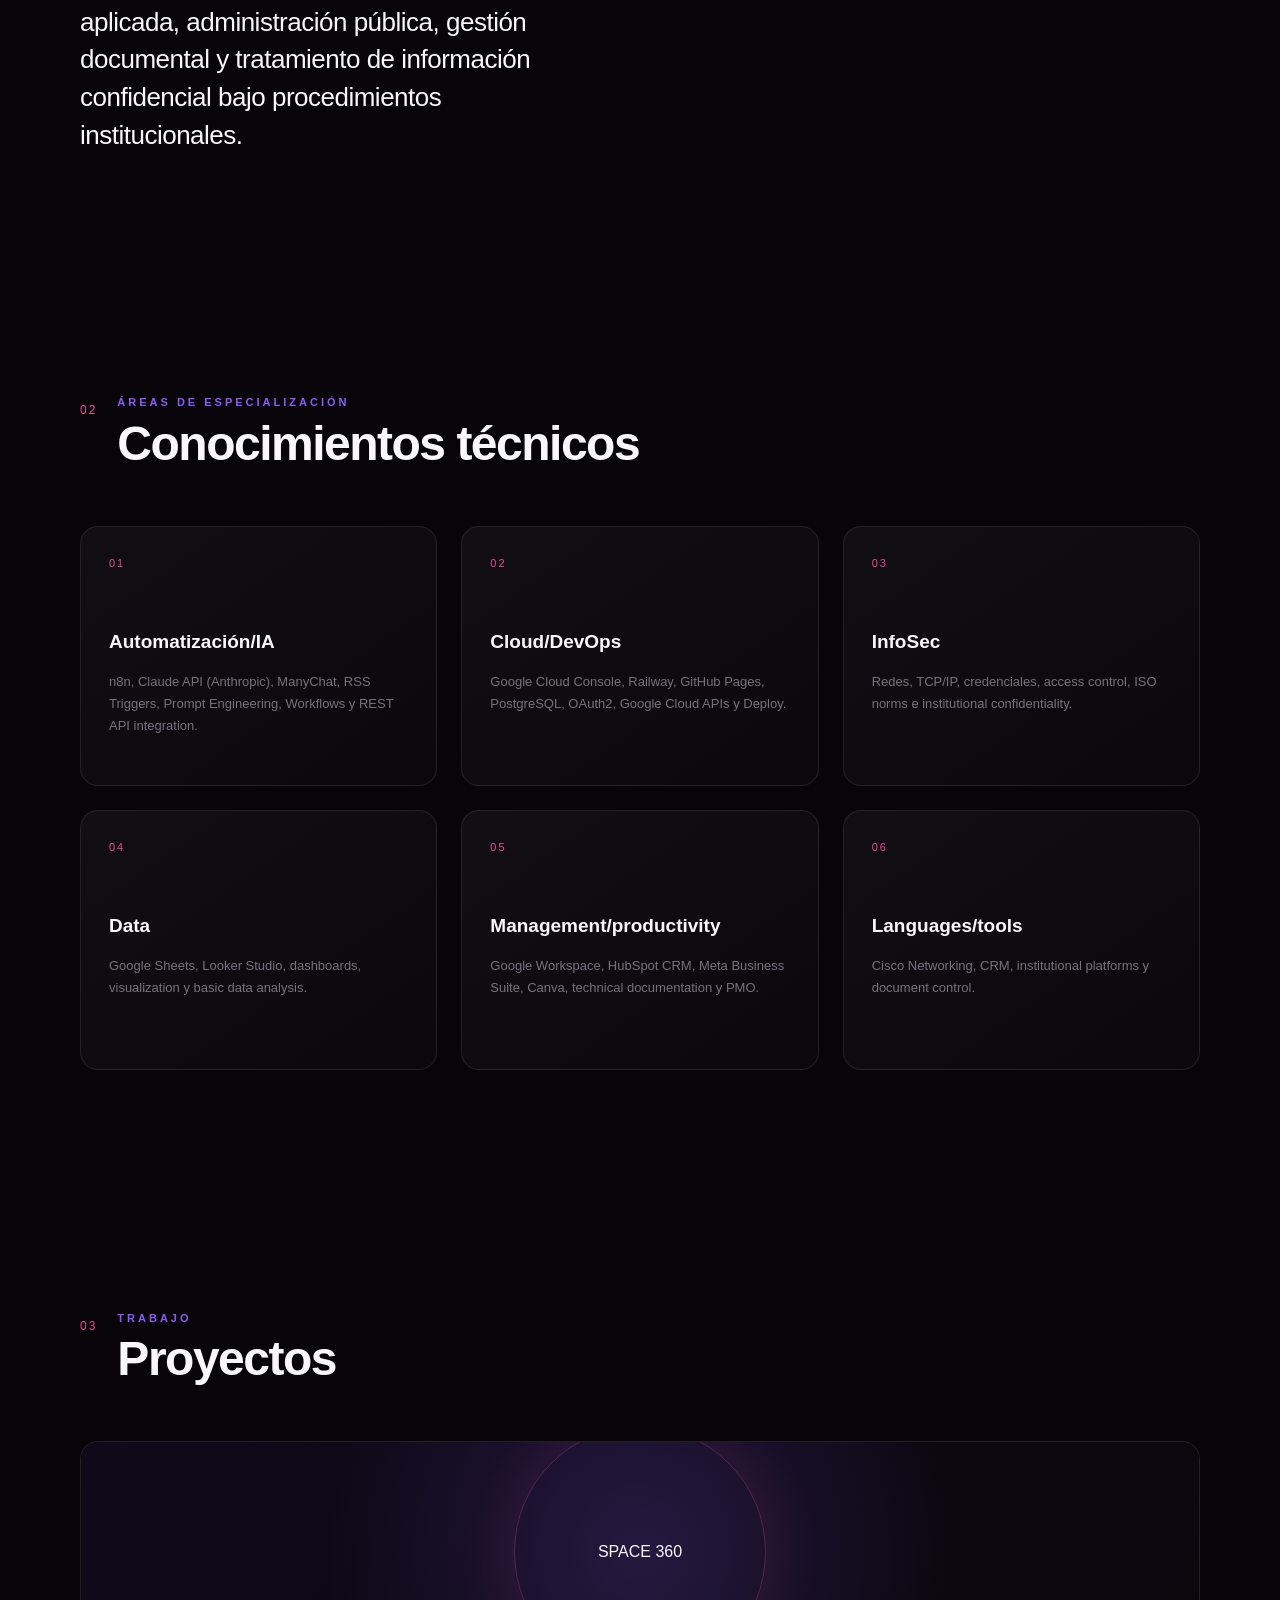
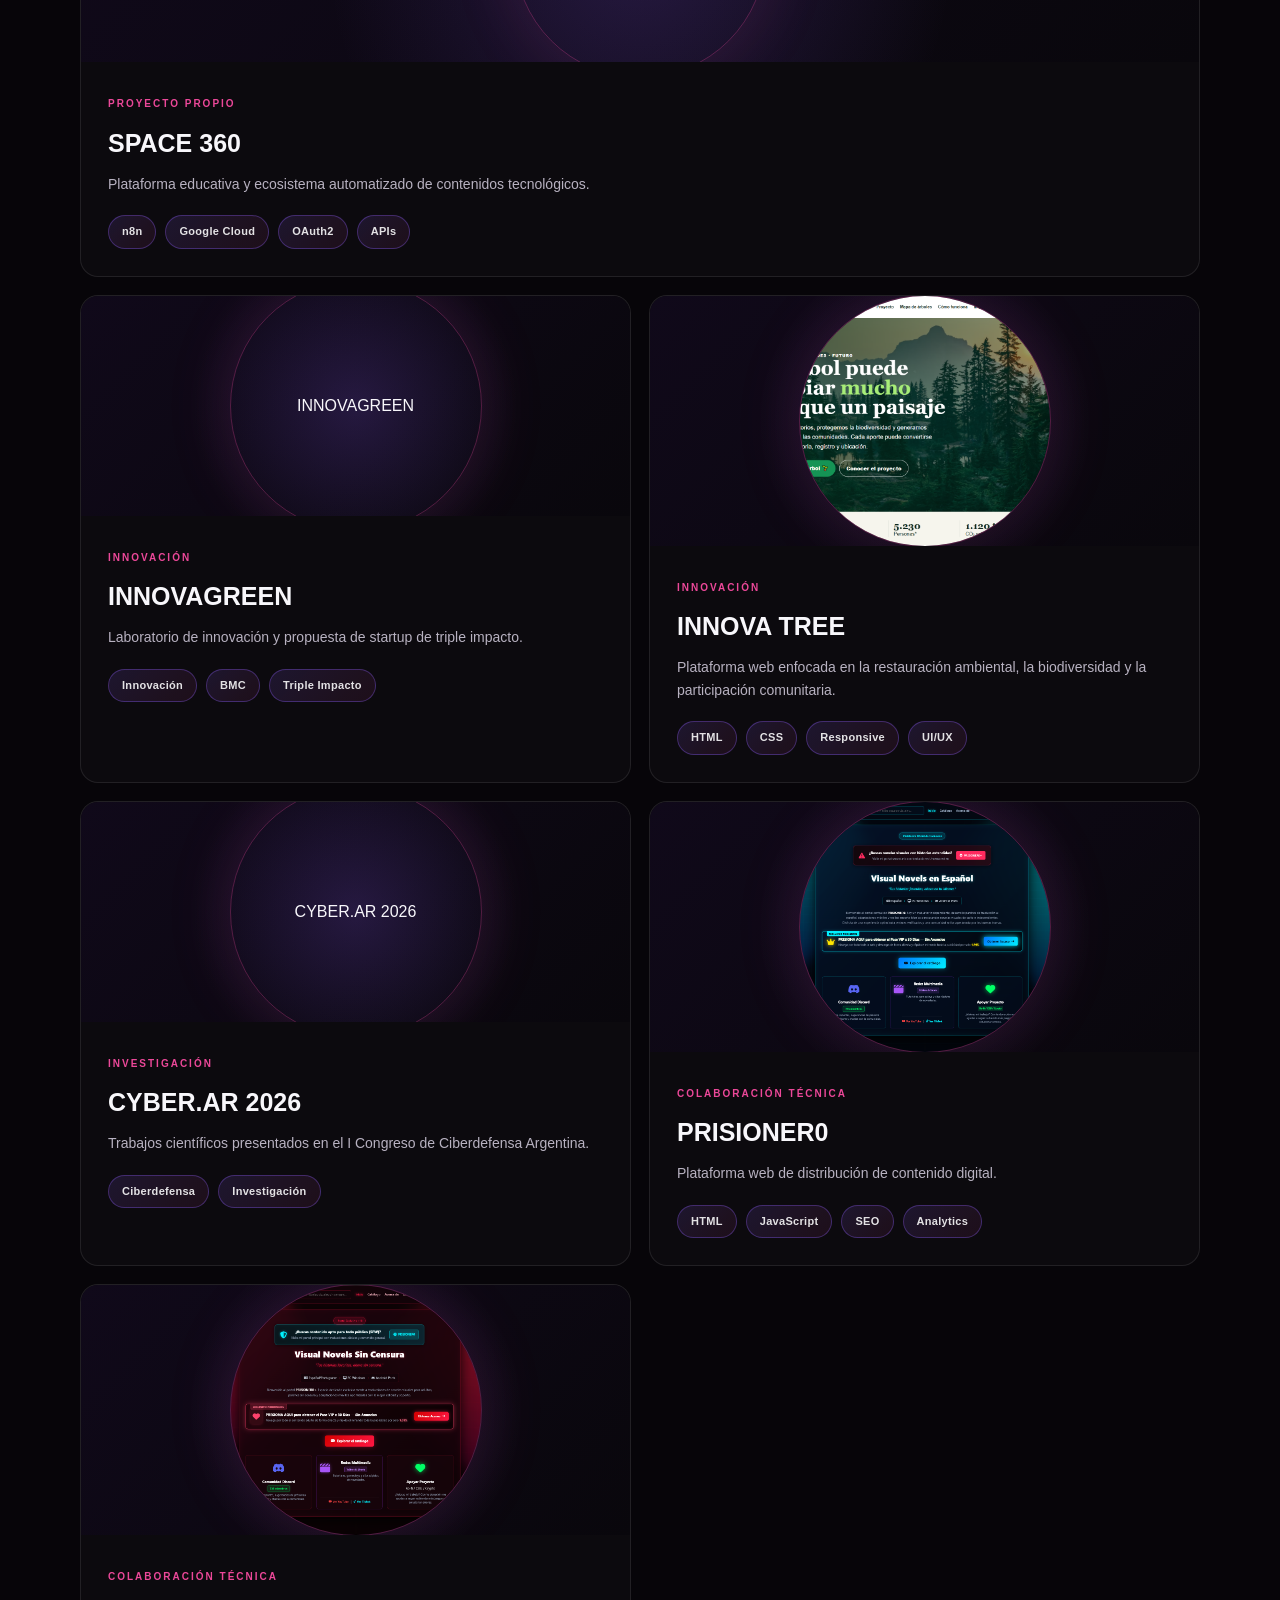
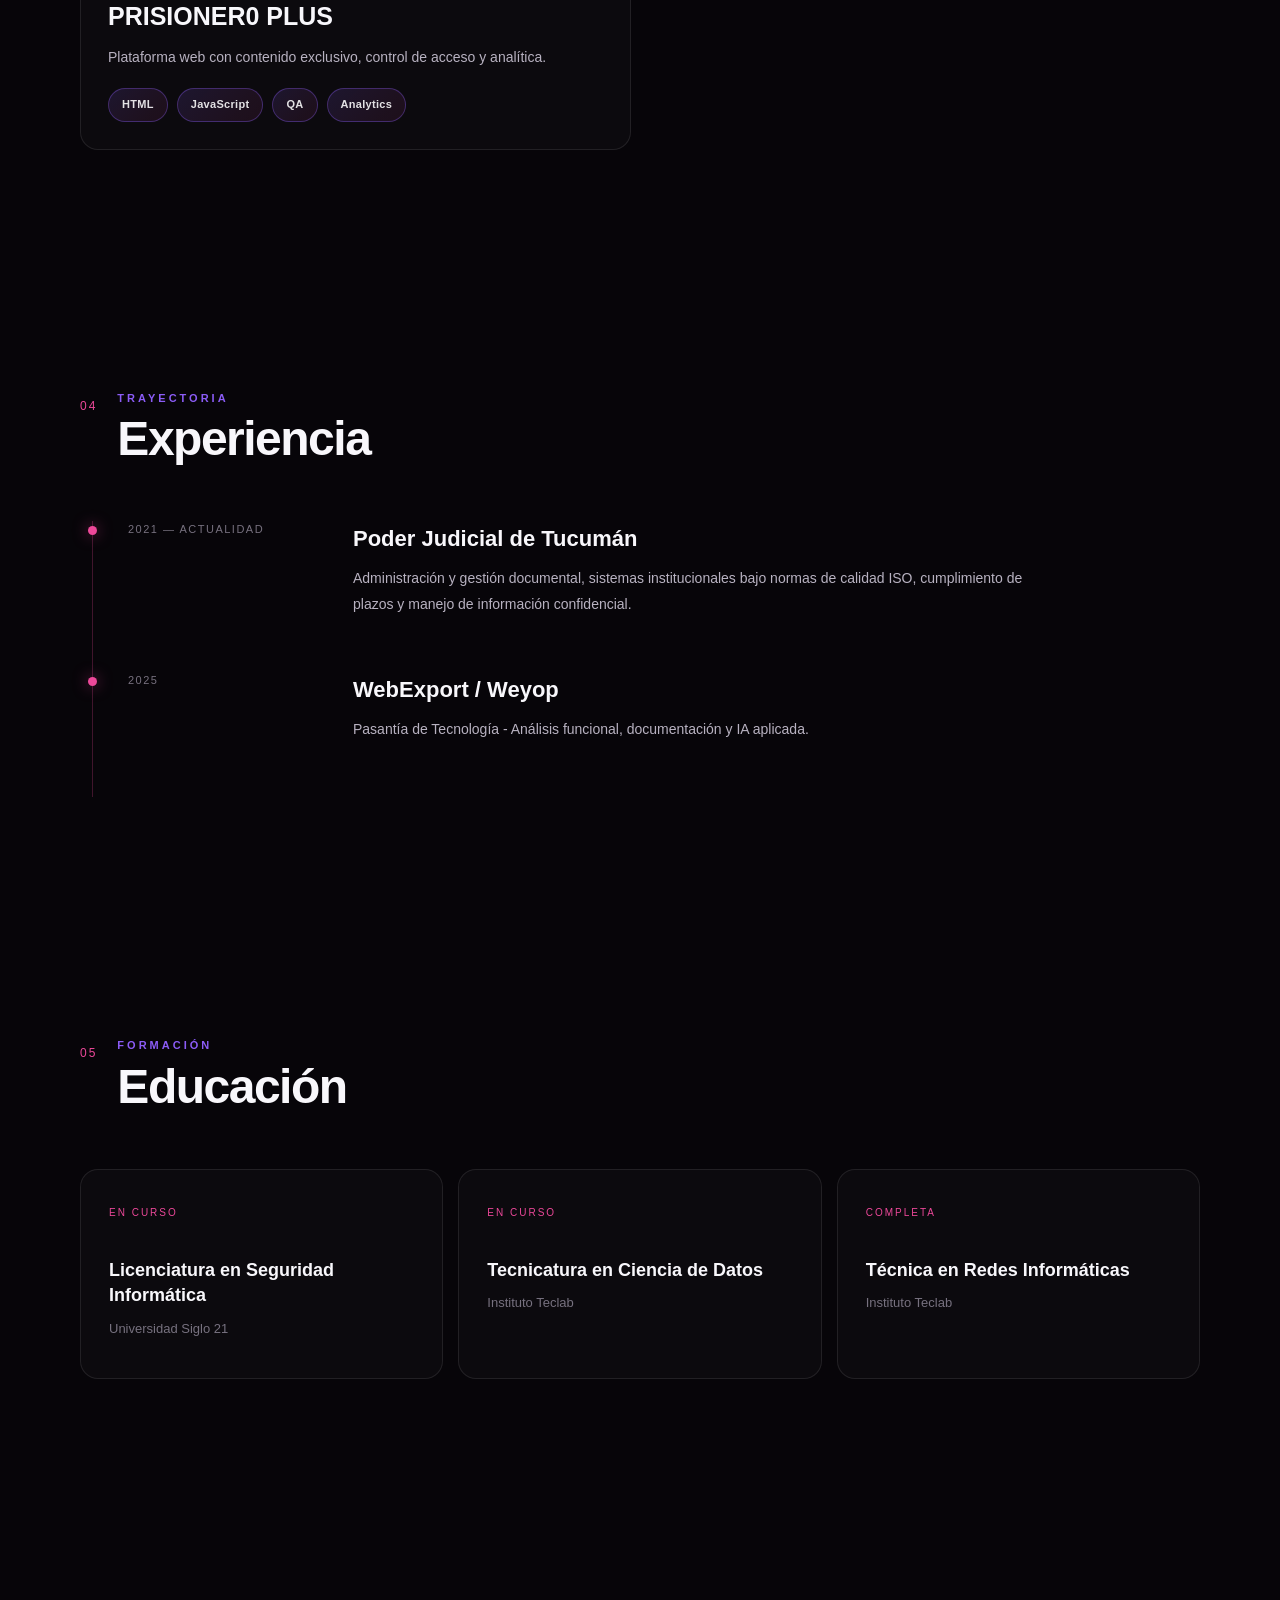
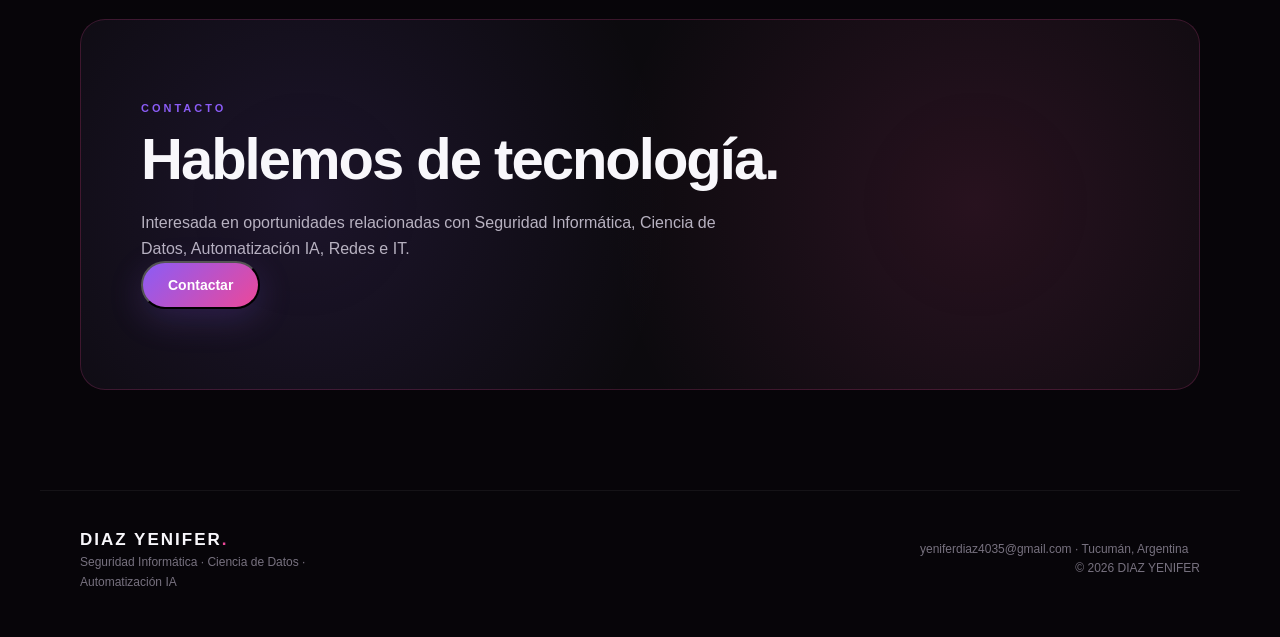
==== commit 12f6f236: "a" ====
--- a/index.html
+++ b/index.html
@@ -197,10 +197,11 @@
             <div class="profile-intro">
 
                 <p>
-                    Técnica en Redes Informáticas, activa formación en
-                    Seguridad Informática y Ciencia de Datos, con interés
-                    en ciberseguridad, análisis de datos y automatización
-                    con IA.
+    Técnica Superior en Redes Informáticas y estudiante avanzada de la Licenciatura en Seguridad Informática y de la Tecnicatura en Ciencia de Datos.
+     Experiencia en Help Desk, análisis funcional, documentación técnica, e-commerce, bases de conocimiento para inteligencia artificial,
+      visualización de datos y automatización. Desarrollo proyectos de innovación tecnológica, educativa y ambiental aplicando Design Thinking
+      , Lean Startup, Business Model Canvas y metodologías ágiles. Trayectoria adicional en investigación aplicada, administración pública,
+       gestión documental y tratamiento de información confidencial bajo procedimientos institucionales.
                 </p>
 
             </div>
@@ -208,17 +209,14 @@
             <div class="profile-text">
 
                 <p>
-                    Aprende herramientas de forma autónoma y las aplica
-                    en proyectos reales, con experiencia en diseño e
-                    implementación de flujos automatizados, integración
-                    de APIs REST, OAuth2, infraestructura cloud y
-                    dashboards.
+    Aprendo herramientas de forma autónoma y las aplico en proyectos reales,
+    con experiencia en diseño e implementación de flujos automatizados,
+    integración de APIs REST, OAuth2, infraestructura cloud y dashboards
                 </p>
 
                 <p>
-                    Cuenta con base en administración pública y sistemas,
-                    iniciativa en innovación y orientación al desarrollo
-                    de soluciones tecnológicas.
+    Cuento con base en administración pública y sistemas,
+    iniciativa en innovación y orientación al desarrollo de soluciones tecnológicas.
                 </p>
 
             </div>
@@ -421,6 +419,48 @@
 
                 </article>
 
+                <article
+                    class="project-card"
+                    onclick="window.location.href='proyectos/innova-tree.html'"
+                    style="cursor: pointer;"
+                >
+
+                    <div class="project-image">
+
+                        <img
+                            src="assets/images/innova_tree.png"
+                            alt="INNOVA TREE"
+                        >
+
+                    </div>
+
+                    <div class="project-info">
+
+                        <span class="project-category">
+                            INNOVACIÓN
+                        </span>
+
+                        <h3>
+                            INNOVA TREE
+                        </h3>
+
+                        <p>
+                            Plataforma web enfocada en la restauración ambiental,
+                            la biodiversidad y la participación comunitaria.
+                        </p>
+
+                        <div class="project-tags">
+
+                            <span>HTML</span>
+                            <span>CSS</span>
+                            <span>Responsive</span>
+                            <span>UI/UX</span>
+
+                        </div>
+
+                    </div>
+
+                </article>
 
                 <article class="project-card">
 
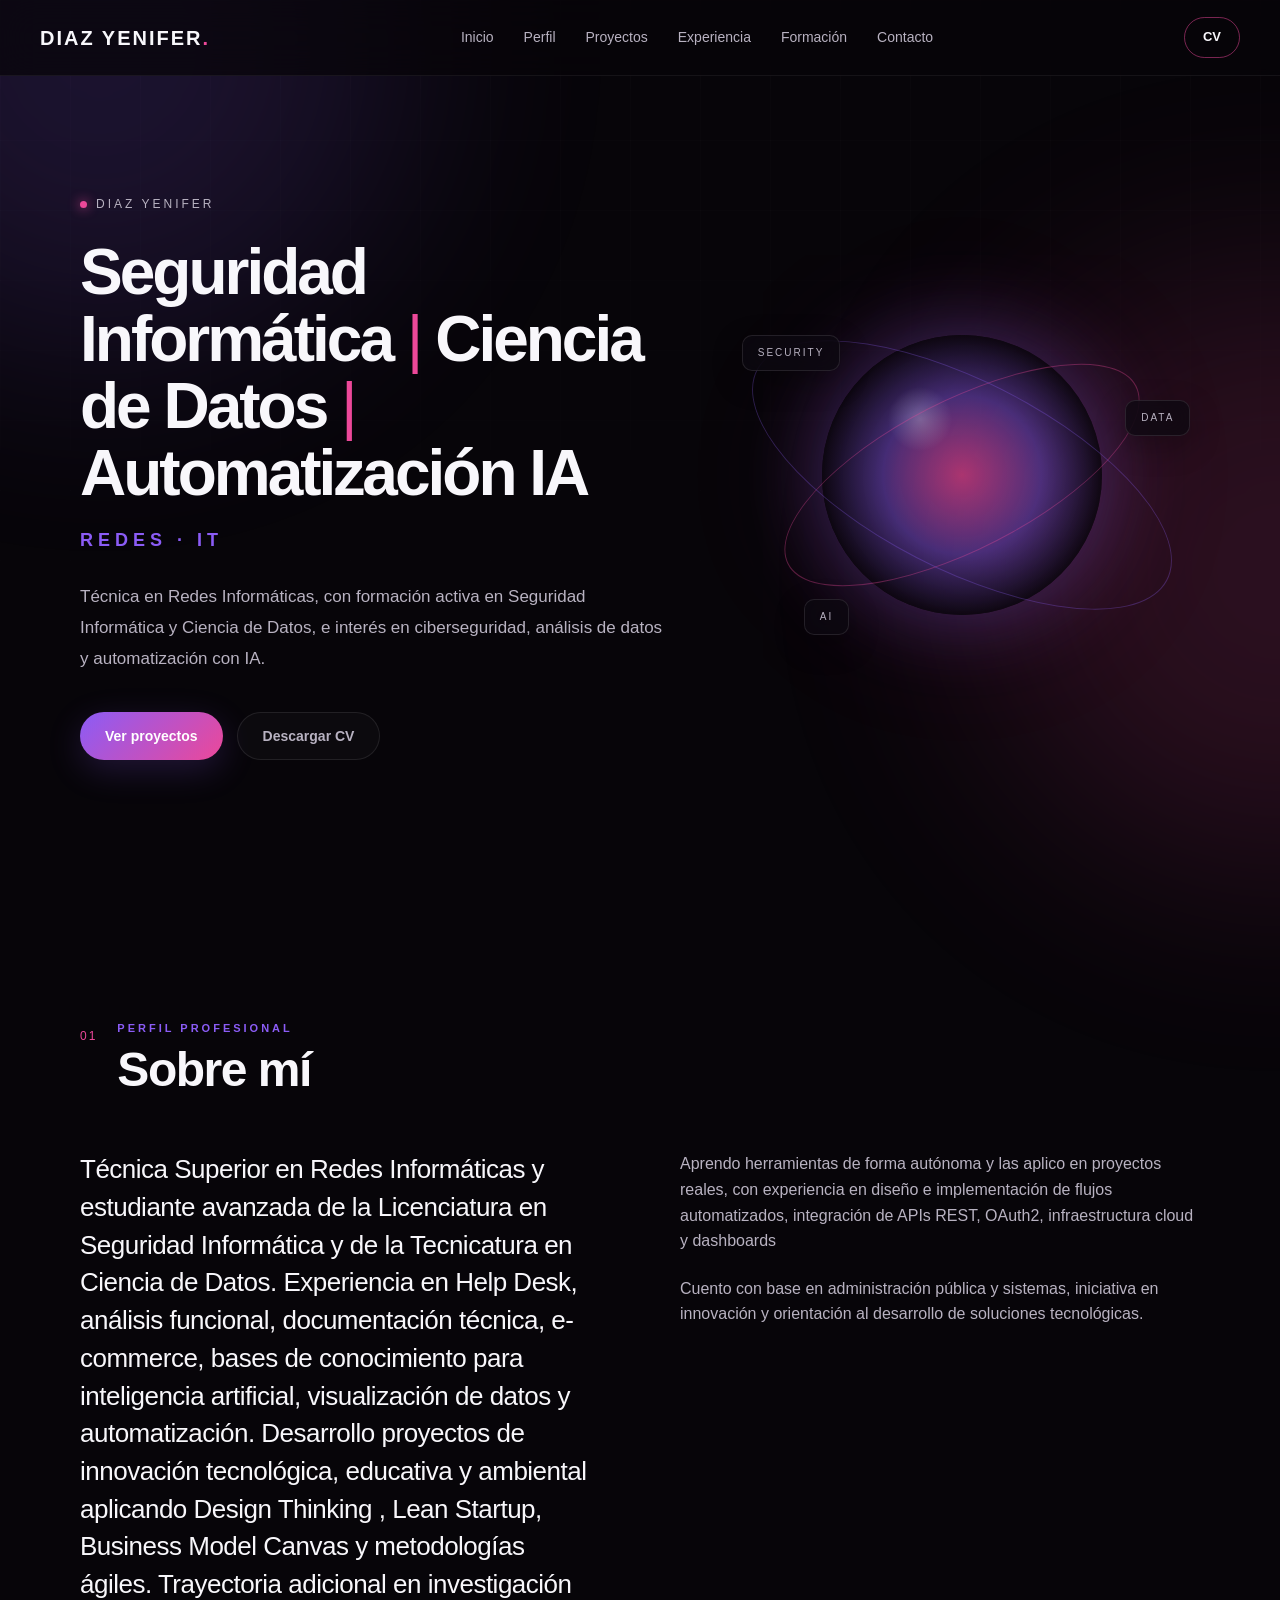
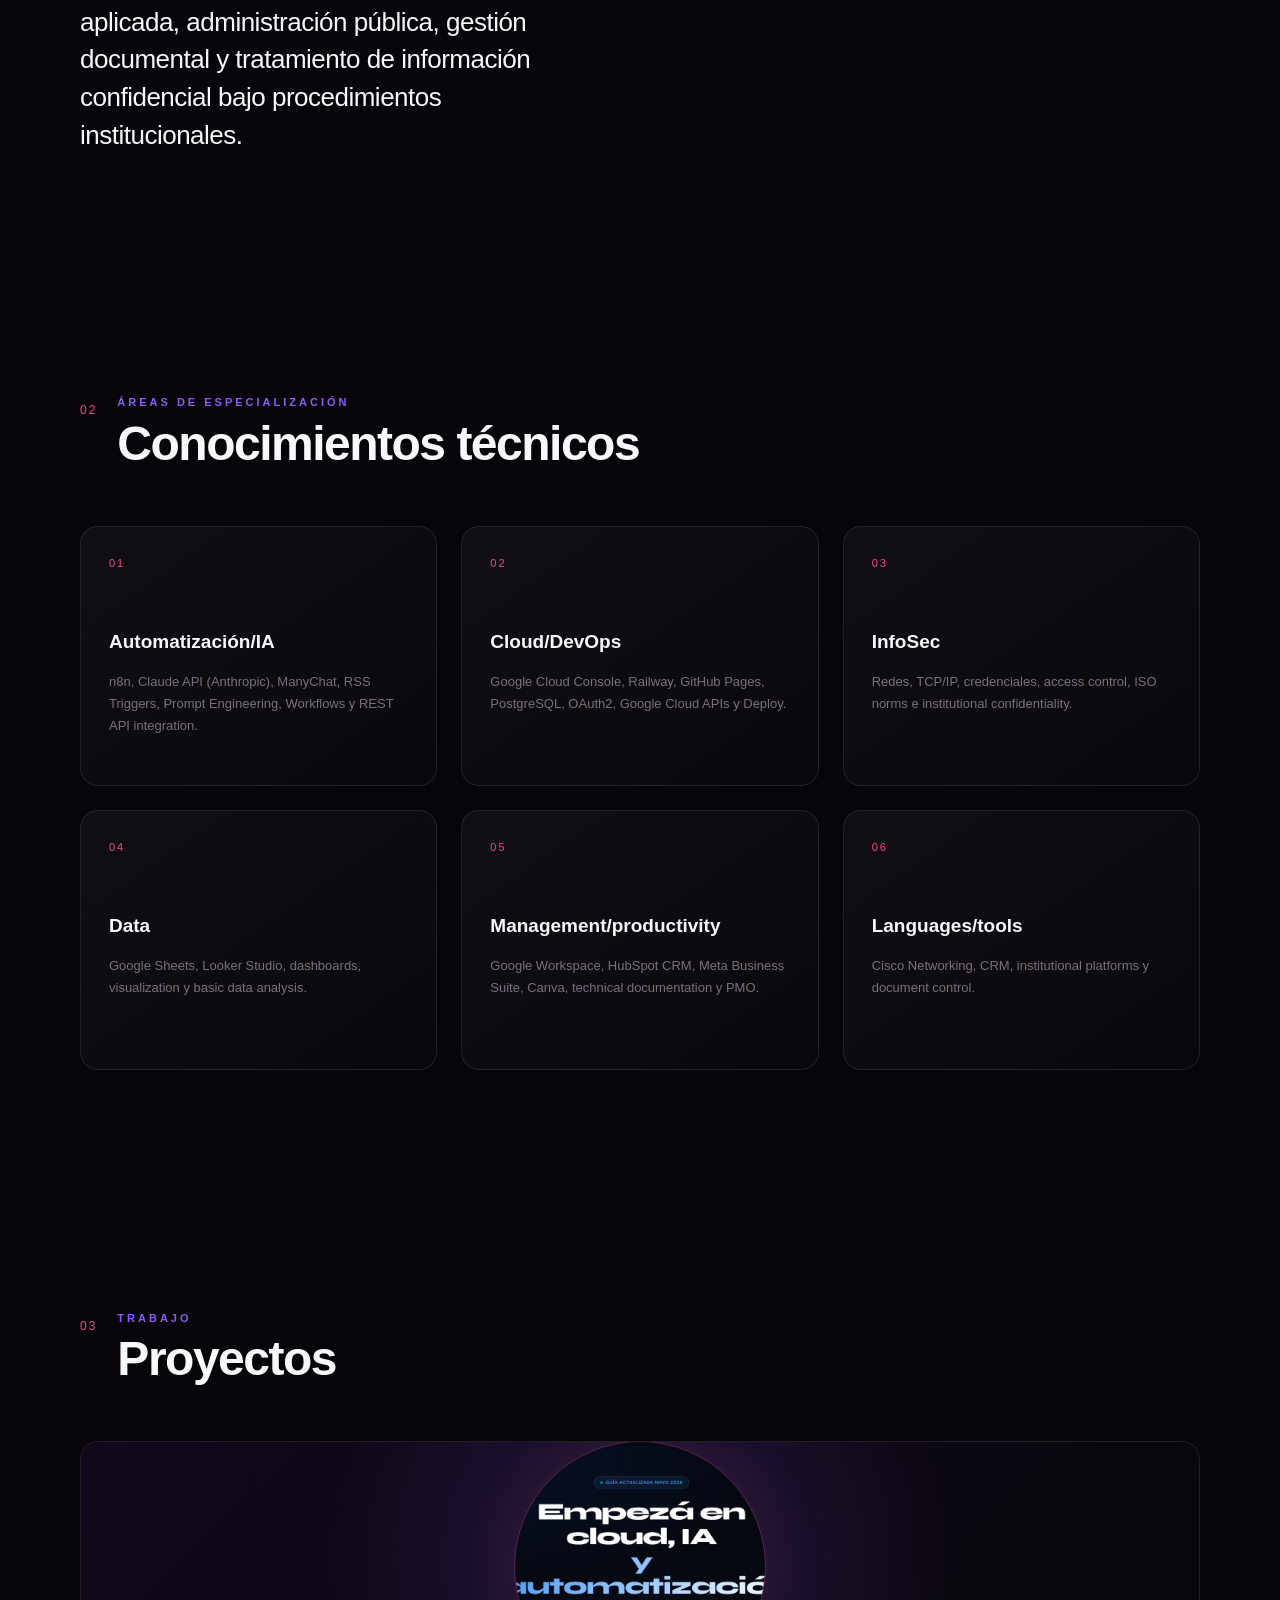
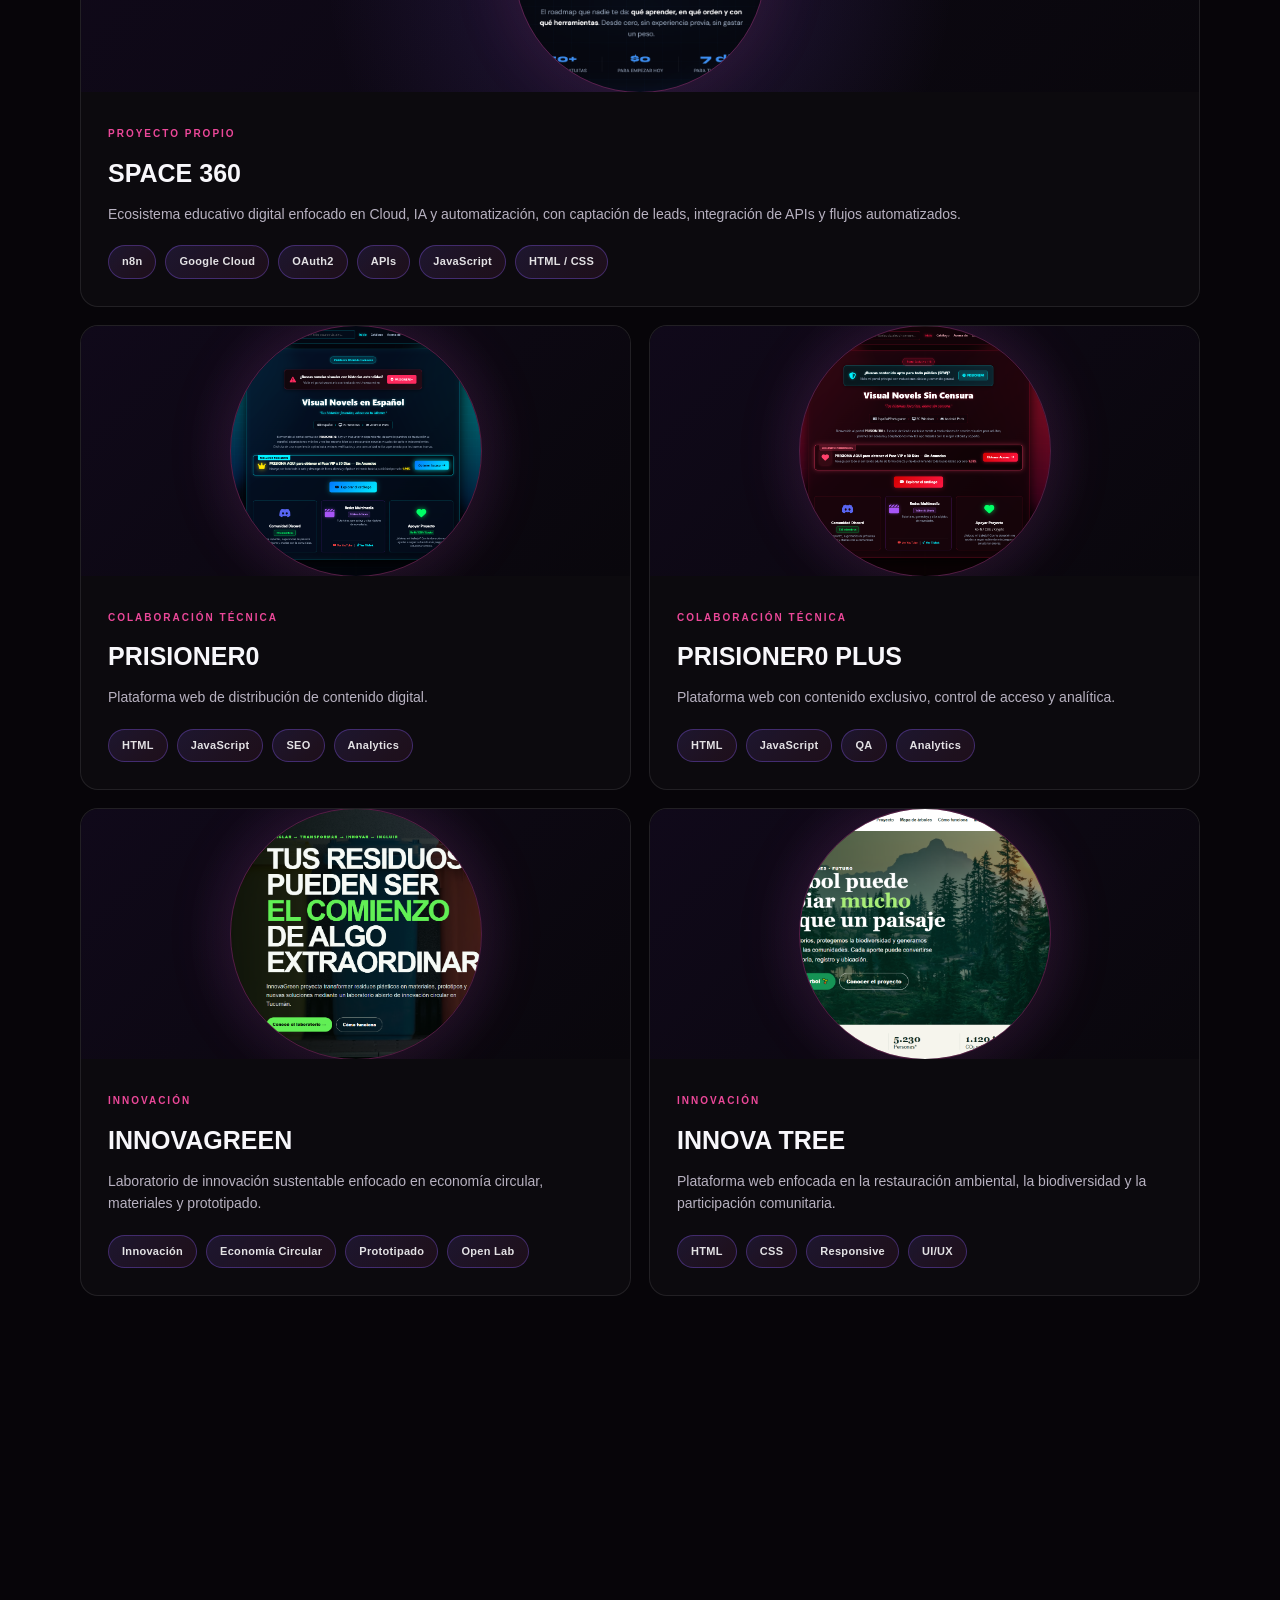
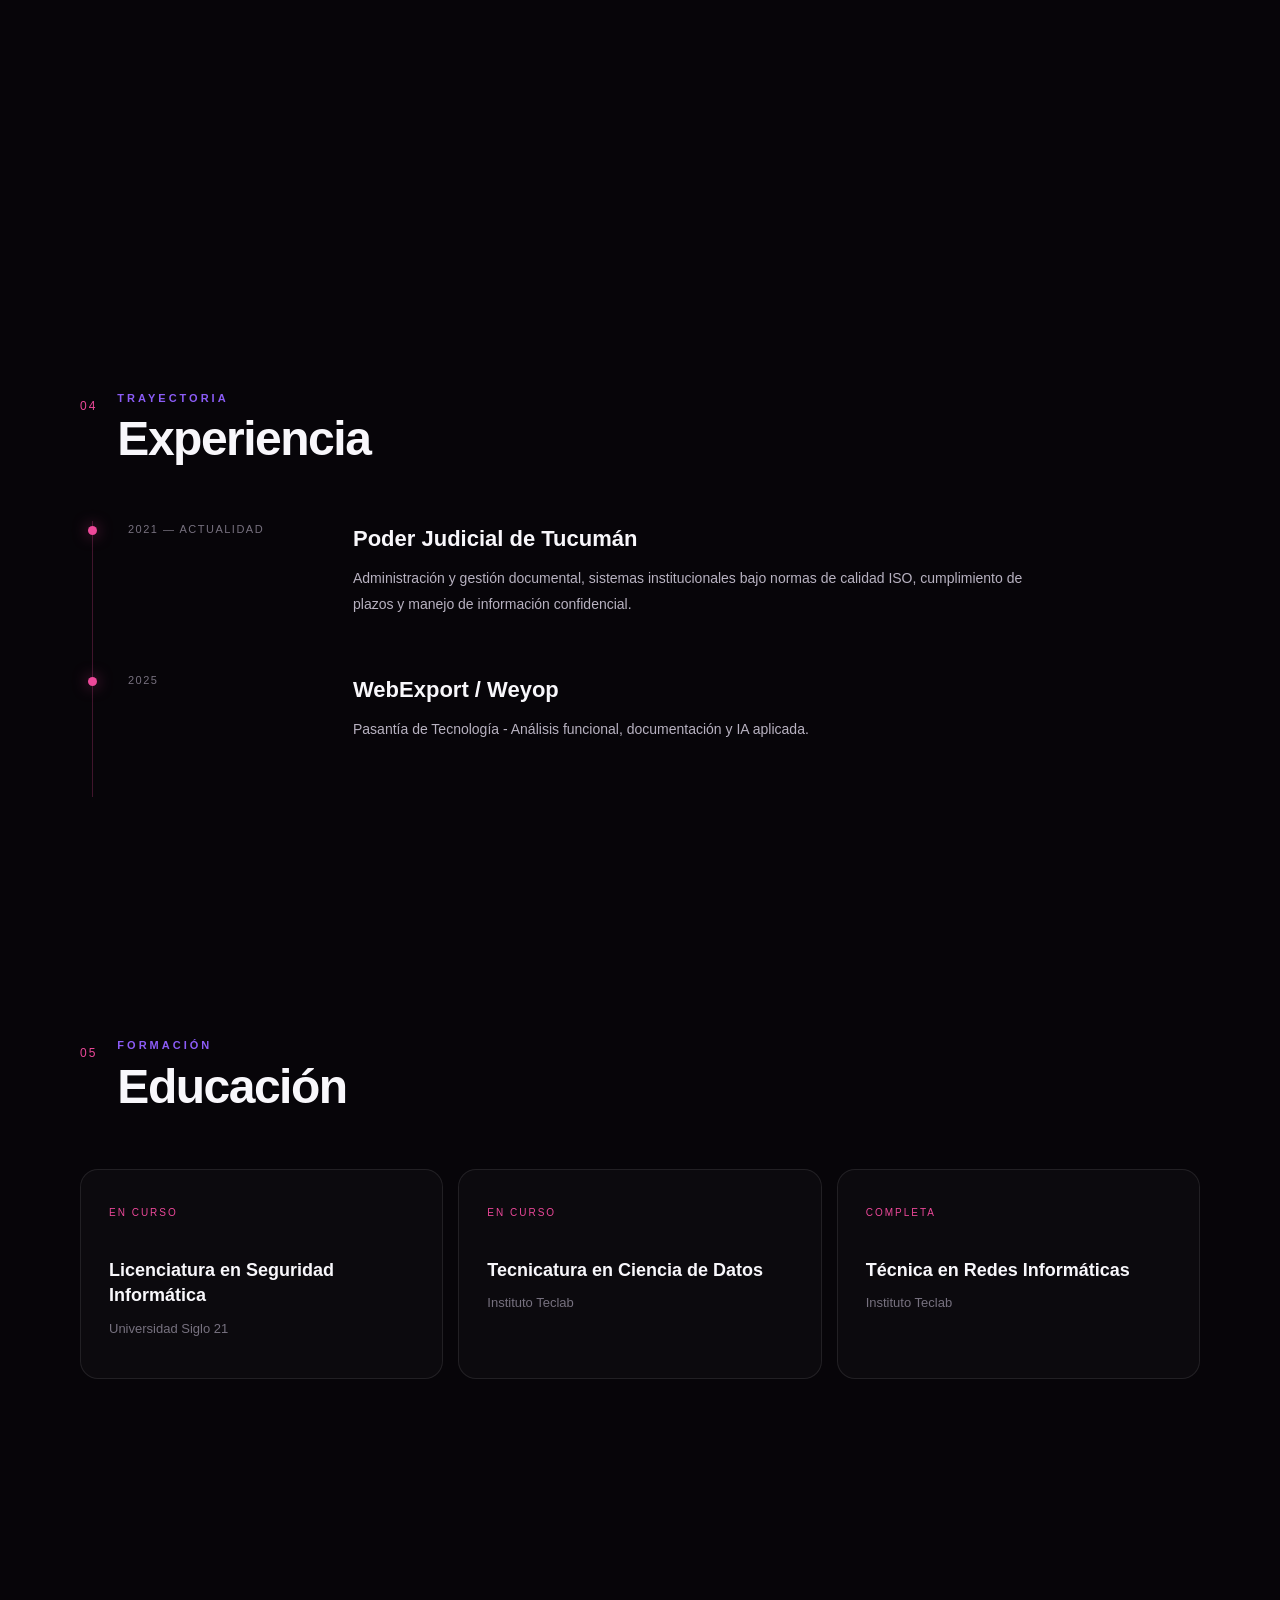
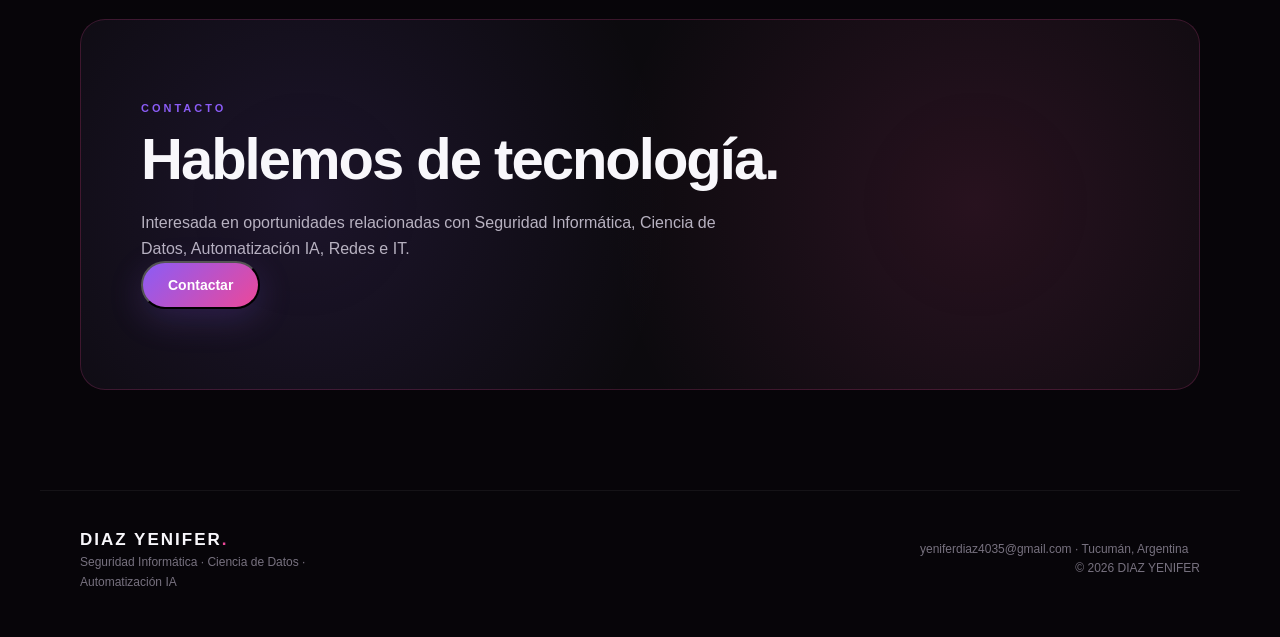
==== commit d48f1be6: "a" ====
--- a/index.html
+++ b/index.html
@@ -354,143 +354,49 @@
 
             <div class="projects-grid">
 
-                <article class="project-card featured">
-
-                    <div class="project-image">
-                        <span>SPACE 360</span>
-                    </div>
-
-                    <div class="project-info">
-
-                        <span class="project-category">
-                            PROYECTO PROPIO
-                        </span>
-
-                        <h3>
-                            SPACE 360
-                        </h3>
-
-                        <p>
-                            Plataforma educativa y ecosistema automatizado de contenidos tecnológicos.
-                        </p>
-
-                        <div class="project-tags">
-                            <span>n8n</span>
-                            <span>Google Cloud</span>
-                            <span>OAuth2</span>
-                            <span>APIs</span>
-                        </div>
-
-                    </div>
-
-                </article>
-
-
-                <article class="project-card">
-
-                    <div class="project-image">
-                        <span>INNOVAGREEN</span>
-                    </div>
-
-                    <div class="project-info">
-
-                        <span class="project-category">
-                            INNOVACIÓN
-                        </span>
-
-                        <h3>
-                            INNOVAGREEN
-                        </h3>
-
-                        <p>
-                            Laboratorio de innovación y propuesta de startup
-                            de triple impacto.
-                        </p>
-
-                        <div class="project-tags">
-
-                            <span>Innovación</span>
-                            <span>BMC</span>
-                            <span>Triple Impacto</span>
-
-                        </div>
-
-                    </div>
-
-                </article>
-
-                <article
-                    class="project-card"
-                    onclick="window.location.href='proyectos/innova-tree.html'"
-                    style="cursor: pointer;"
-                >
-
-                    <div class="project-image">
-
-                        <img
-                            src="assets/images/innova_tree.png"
-                            alt="INNOVA TREE"
-                        >
-
-                    </div>
-
-                    <div class="project-info">
-
-                        <span class="project-category">
-                            INNOVACIÓN
-                        </span>
-
-                        <h3>
-                            INNOVA TREE
-                        </h3>
-
-                        <p>
-                            Plataforma web enfocada en la restauración ambiental,
-                            la biodiversidad y la participación comunitaria.
-                        </p>
-
-                        <div class="project-tags">
-
-                            <span>HTML</span>
-                            <span>CSS</span>
-                            <span>Responsive</span>
-                            <span>UI/UX</span>
-
-                        </div>
-
-                    </div>
-
-                </article>
-
-                <article class="project-card">
-
-                    <div class="project-image">
-                        <span>CYBER.AR 2026</span>
-                    </div>
-
-                    <div class="project-info">
-
-                        <span class="project-category">
-                            INVESTIGACIÓN
-                        </span>
-
-                        <h3>
-                            CYBER.AR 2026
-                        </h3>
-
-                        <p>
-                            Trabajos científicos presentados en el I Congreso de Ciberdefensa Argentina.
-                        </p>
-
-                        <div class="project-tags">
-                            <span>Ciberdefensa</span>
-                            <span>Investigación</span>
-                        </div>
-
-                    </div>
-
-                </article>
-
+            <article
+                class="project-card featured"
+                onclick="window.location.href='proyectos/espacio360.html'"
+                style="cursor: pointer;"
+            >
+
+                <div class="project-image">
+
+                    <img
+                        src="assets/images/espacio360.png"
+                        alt="SPACE 360"
+                    >
+
+                </div>
+
+                <div class="project-info">
+
+                    <span class="project-category">
+                        PROYECTO PROPIO
+                    </span>
+
+                    <h3>
+                        SPACE 360
+                    </h3>
+
+                    <p>
+                        Ecosistema educativo digital enfocado en Cloud, IA y automatización, con captación de leads, integración de APIs y flujos automatizados.
+                    </p>
+
+                    <div class="project-tags">
+
+                        <span>n8n</span>
+                        <span>Google Cloud</span>
+                        <span>OAuth2</span>
+                        <span>APIs</span>
+                        <span>JavaScript</span>
+                        <span>HTML / CSS</span>
+
+                    </div>
+
+                </div>
+
+            </article>
 
             <article
                 class="project-card"
@@ -578,6 +484,121 @@
                 </div>
 
             </article>
+
+            <article
+                class="project-card"
+                onclick="window.location.href='proyectos/innovagreen.html'"
+                style="cursor: pointer;"
+            >
+
+                <div class="project-image">
+
+                    <img
+                        src="assets/images/innovagreen.png"
+                        alt="INNOVAGREEN"
+                    >
+
+                </div>
+
+                <div class="project-info">
+
+                    <span class="project-category">
+                        INNOVACIÓN
+                    </span>
+
+                    <h3>
+                        INNOVAGREEN
+                    </h3>
+
+                    <p>
+                        Laboratorio de innovación sustentable enfocado en
+                        economía circular, materiales y prototipado.
+                    </p>
+
+                    <div class="project-tags">
+
+                        <span>Innovación</span>
+                        <span>Economía Circular</span>
+                        <span>Prototipado</span>
+                        <span>Open Lab</span>
+
+                    </div>
+
+                </div>
+
+            </article>
+
+                <article
+                    class="project-card"
+                    onclick="window.location.href='proyectos/innova-tree1.html'"
+                    style="cursor: pointer;"
+                >
+
+                    <div class="project-image">
+
+                        <img
+                            src="assets/images/innova_tree.png"
+                            alt="INNOVA TREE"
+                        >
+
+                    </div>
+
+                    <div class="project-info">
+
+                        <span class="project-category">
+                            INNOVACIÓN
+                        </span>
+
+                        <h3>
+                            INNOVA TREE
+                        </h3>
+
+                        <p>
+                            Plataforma web enfocada en la restauración ambiental,
+                            la biodiversidad y la participación comunitaria.
+                        </p>
+
+                        <div class="project-tags">
+
+                            <span>HTML</span>
+                            <span>CSS</span>
+                            <span>Responsive</span>
+                            <span>UI/UX</span>
+
+                        </div>
+
+                    </div>
+
+                </article>
+
+                <article class="project-card">
+
+                    <div class="project-image">
+                        <span>CYBER.AR 2026</span>
+                    </div>
+
+                    <div class="project-info">
+
+                        <span class="project-category">
+                            INVESTIGACIÓN
+                        </span>
+
+                        <h3>
+                            CYBER.AR 2026
+                        </h3>
+
+                        <p>
+                            Trabajos científicos presentados en el I Congreso de Ciberdefensa Argentina.
+                        </p>
+
+                        <div class="project-tags">
+                            <span>Ciberdefensa</span>
+                            <span>Investigación</span>
+                        </div>
+
+                    </div>
+
+                </article>
 
             </div>
 
--- a/style.css
+++ b/style.css
@@ -1419,32 +1419,45 @@
 @media (max-width: 700px) {
 
     .navbar {
-        height: 68px;
-
-        padding: 0 20px;
-    }
-
+        height: auto;
+        min-height: 68px;
+        padding: 12px 20px;
+        flex-wrap: wrap;
+        gap: 10px;
+    }
+
+    /* MENÚ VISIBLE EN CELULAR */
     .nav-links {
-        display: none;
+        display: flex;
+        width: 100%;
+        justify-content: center;
+        align-items: center;
+        flex-wrap: wrap;
+        gap: 8px 16px;
+        order: 3;
+        padding-bottom: 5px;
+    }
+
+    .nav-links a {
+        font-size: 13px;
+        white-space: nowrap;
     }
 
     .nav-cv {
         padding: 8px 15px;
+        font-size: 13px;
     }
 
     .hero {
         min-height: auto;
-
         padding:
             130px 22px
             70px;
-
         gap: 20px;
     }
 
     .hero h1 {
         font-size: 40px;
-
         letter-spacing: -2px;
     }
 
@@ -1454,7 +1467,6 @@
 
     .hero-buttons {
         flex-direction: column;
-
         align-items: stretch;
     }
 
@@ -1524,9 +1536,7 @@
 
     .timeline-item {
         grid-template-columns: 1fr;
-
         gap: 10px;
-
         padding-left: 25px;
     }
 
@@ -1545,9 +1555,7 @@
 
     footer {
         grid-template-columns: 1fr;
-
         gap: 15px;
-
         padding:
             30px 22px;
     }
@@ -1556,8 +1564,8 @@
     .copyright {
         text-align: left;
     }
-
-}
+}
+
 /* =========================================================
    ANIMACIÓN DE ENTRADA
    ========================================================= */
@@ -1954,4 +1962,87 @@
 .tech-item span {
     color: var(--text-muted);
     font-size: 0.78rem;
+}
+
+/* =========================================================
+   BOTÓN FLOTANTE — VOLVER A PROYECTOS
+   ========================================================= */
+
+.floating-project-back {
+    position: fixed;
+
+    top: 82px;
+    left: 50%;
+    transform: translateX(-50%);
+
+    z-index: 999;
+
+    display: flex;
+    align-items: center;
+    justify-content: center;
+
+    padding: 11px 26px;
+
+    background: rgba(12, 8, 20, 0.94);
+    color: #ffffff;
+
+    border: 1px solid #b026ff;
+    border-radius: 50px;
+
+    font-size: 13px;
+    font-weight: 700;
+    letter-spacing: 0.8px;
+    text-transform: uppercase;
+
+    text-decoration: none;
+    white-space: nowrap;
+
+    backdrop-filter: blur(12px);
+    -webkit-backdrop-filter: blur(12px);
+
+    box-shadow:
+        0 0 8px rgba(176, 38, 255, 0.45),
+        0 0 20px rgba(176, 38, 255, 0.18);
+
+    transition:
+        background 0.25s ease,
+        color 0.25s ease,
+        border-color 0.25s ease,
+        box-shadow 0.25s ease,
+        transform 0.25s ease;
+}
+
+.floating-project-back:hover {
+    background: rgba(176, 38, 255, 0.15);
+    color: #ffffff;
+
+    border-color: #d66bff;
+
+    transform:
+        translateX(-50%)
+        translateY(-2px);
+
+    box-shadow:
+        0 0 10px rgba(176, 38, 255, 0.7),
+        0 0 30px rgba(176, 38, 255, 0.35);
+}
+
+
+/* =========================================================
+   BOTÓN EN CELULAR
+   ========================================================= */
+
+@media (max-width: 700px) {
+
+    .floating-project-back {
+        top: 78px;
+
+        padding: 10px 20px;
+
+        font-size: 12px;
+        letter-spacing: 0.7px;
+
+        max-width: calc(100% - 40px);
+    }
+
 }
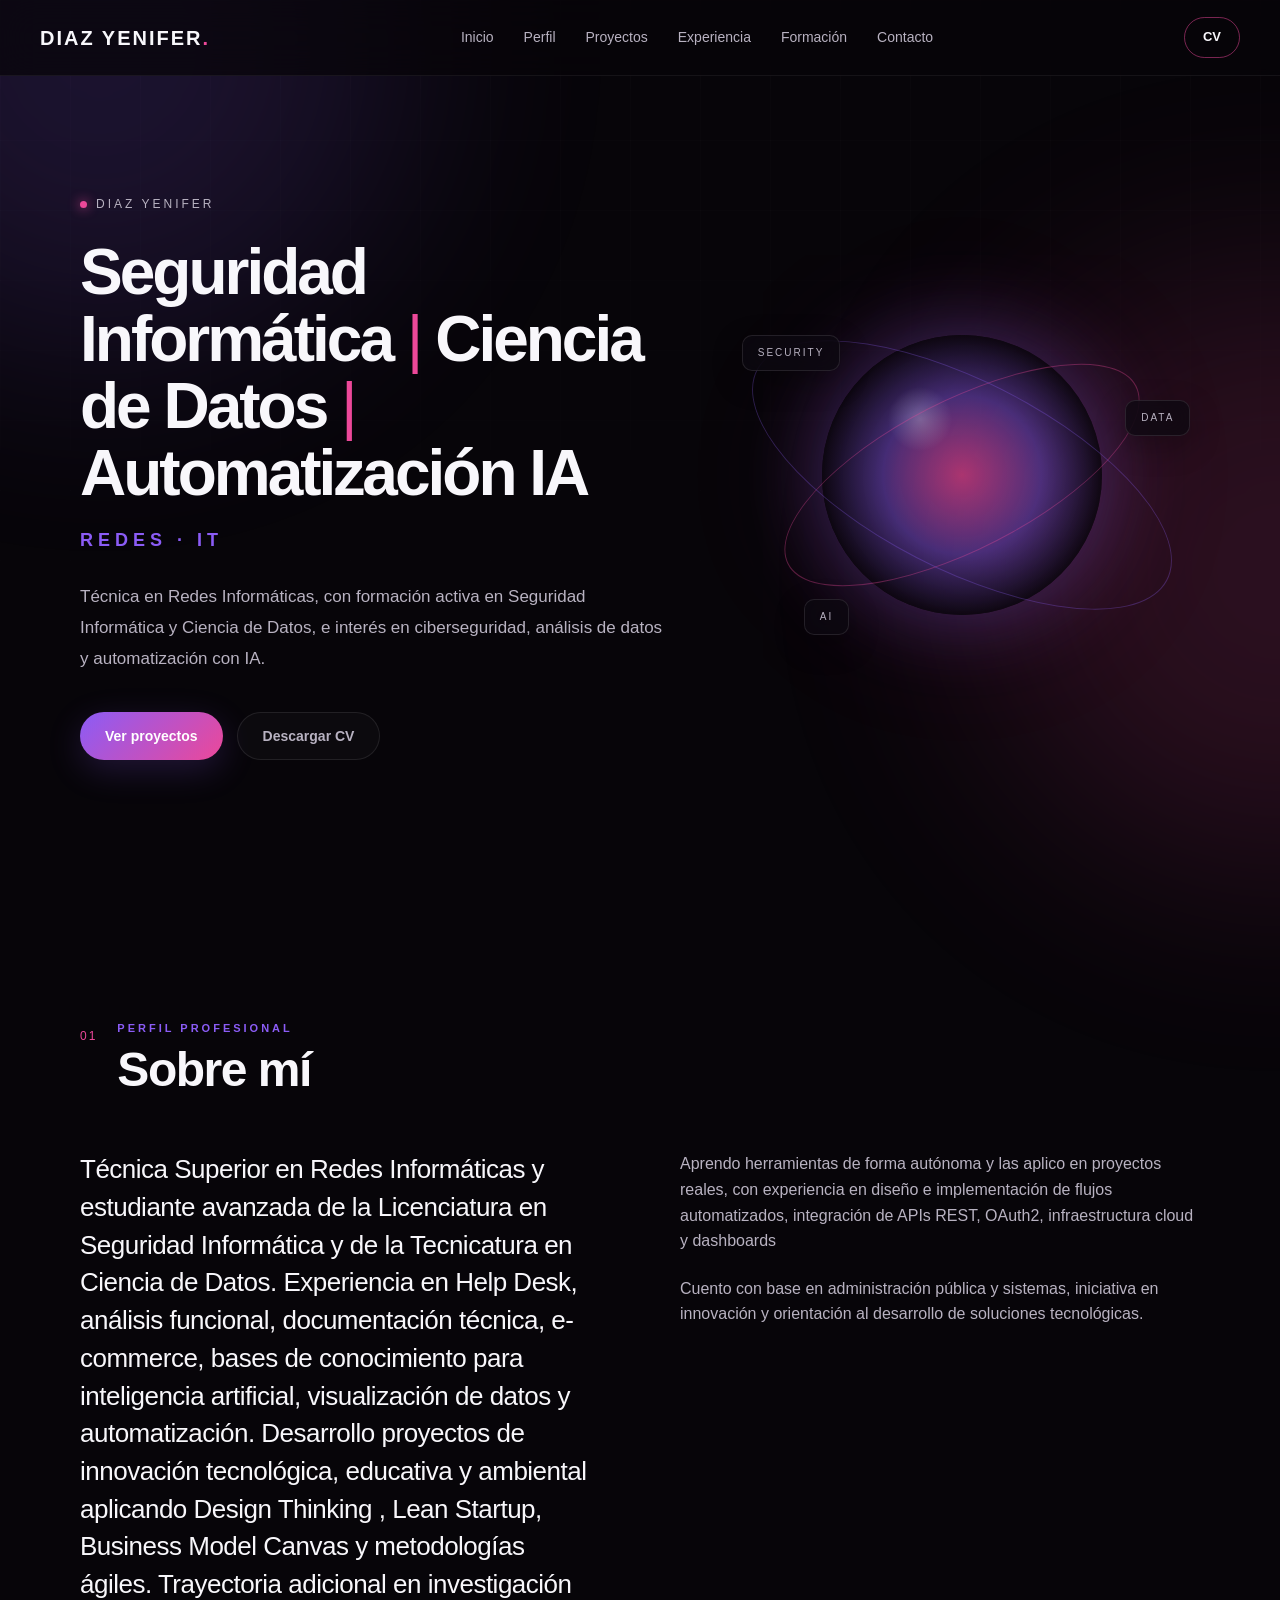
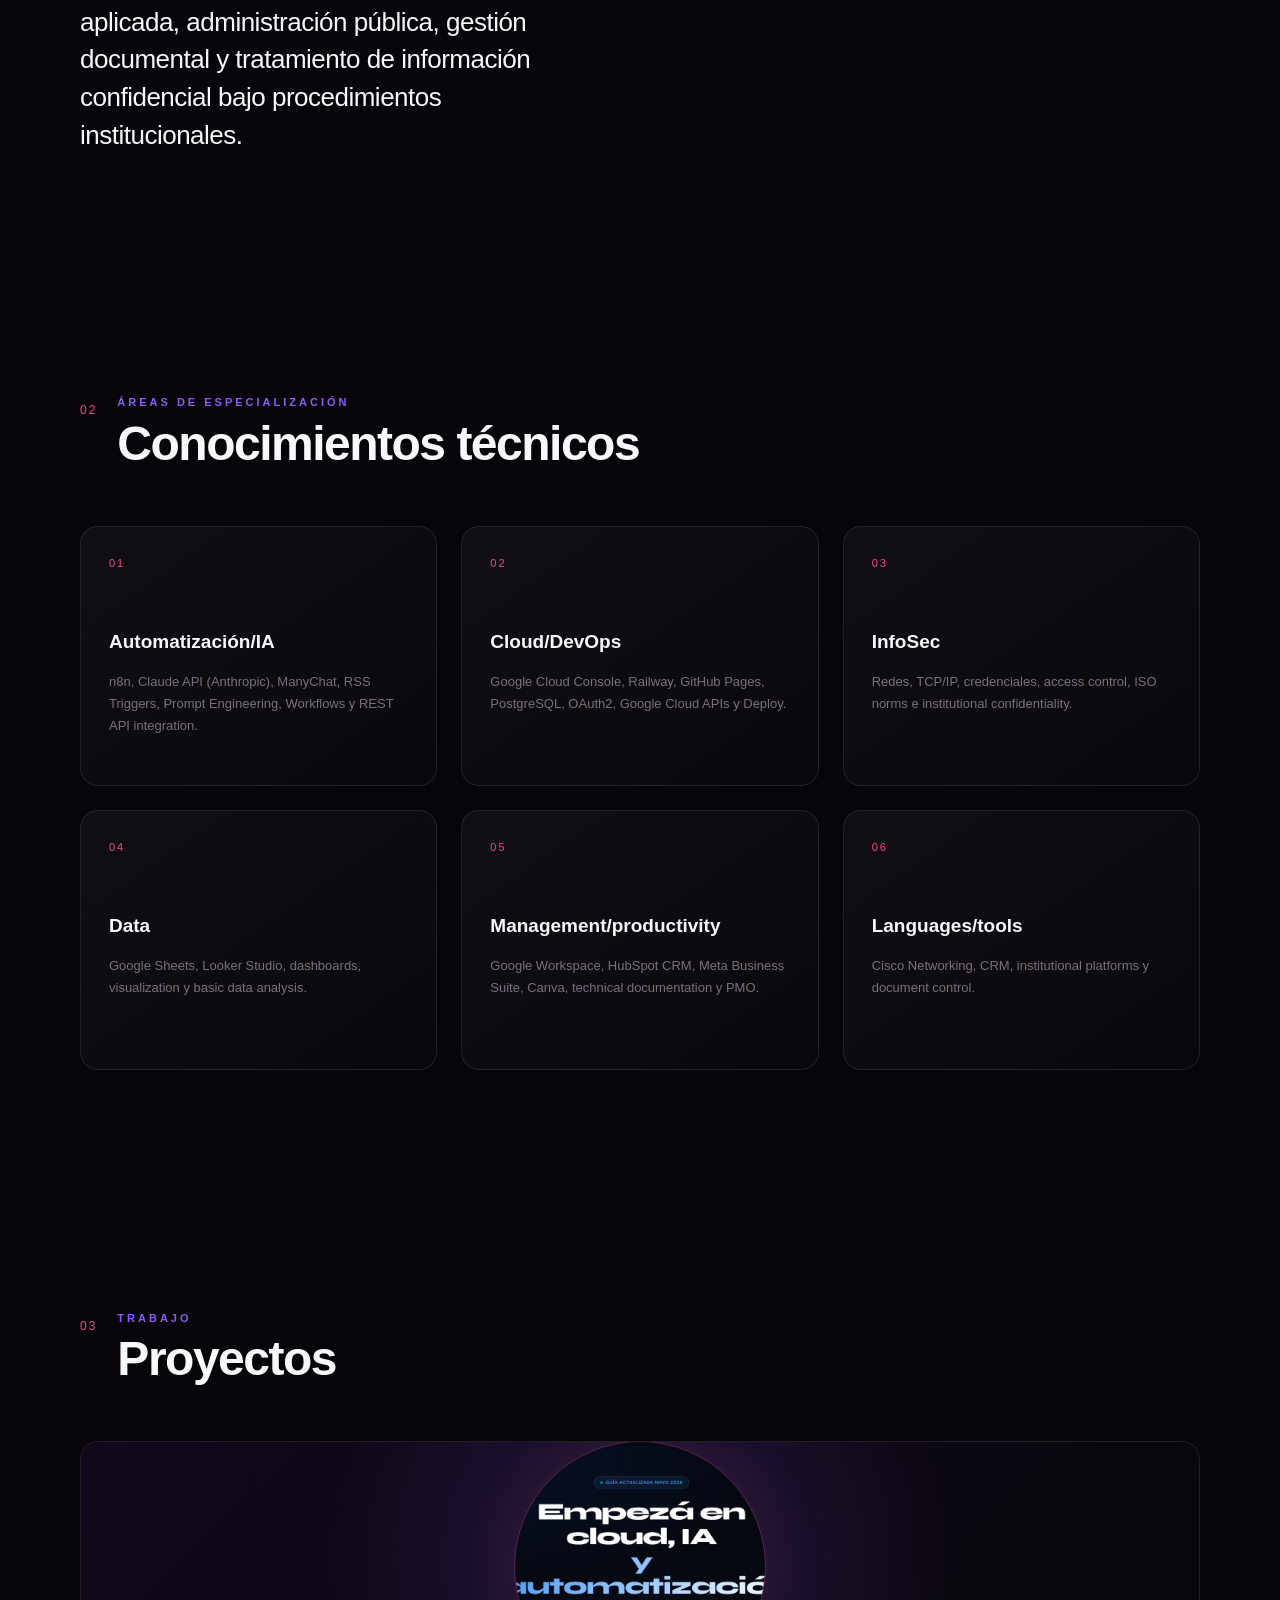
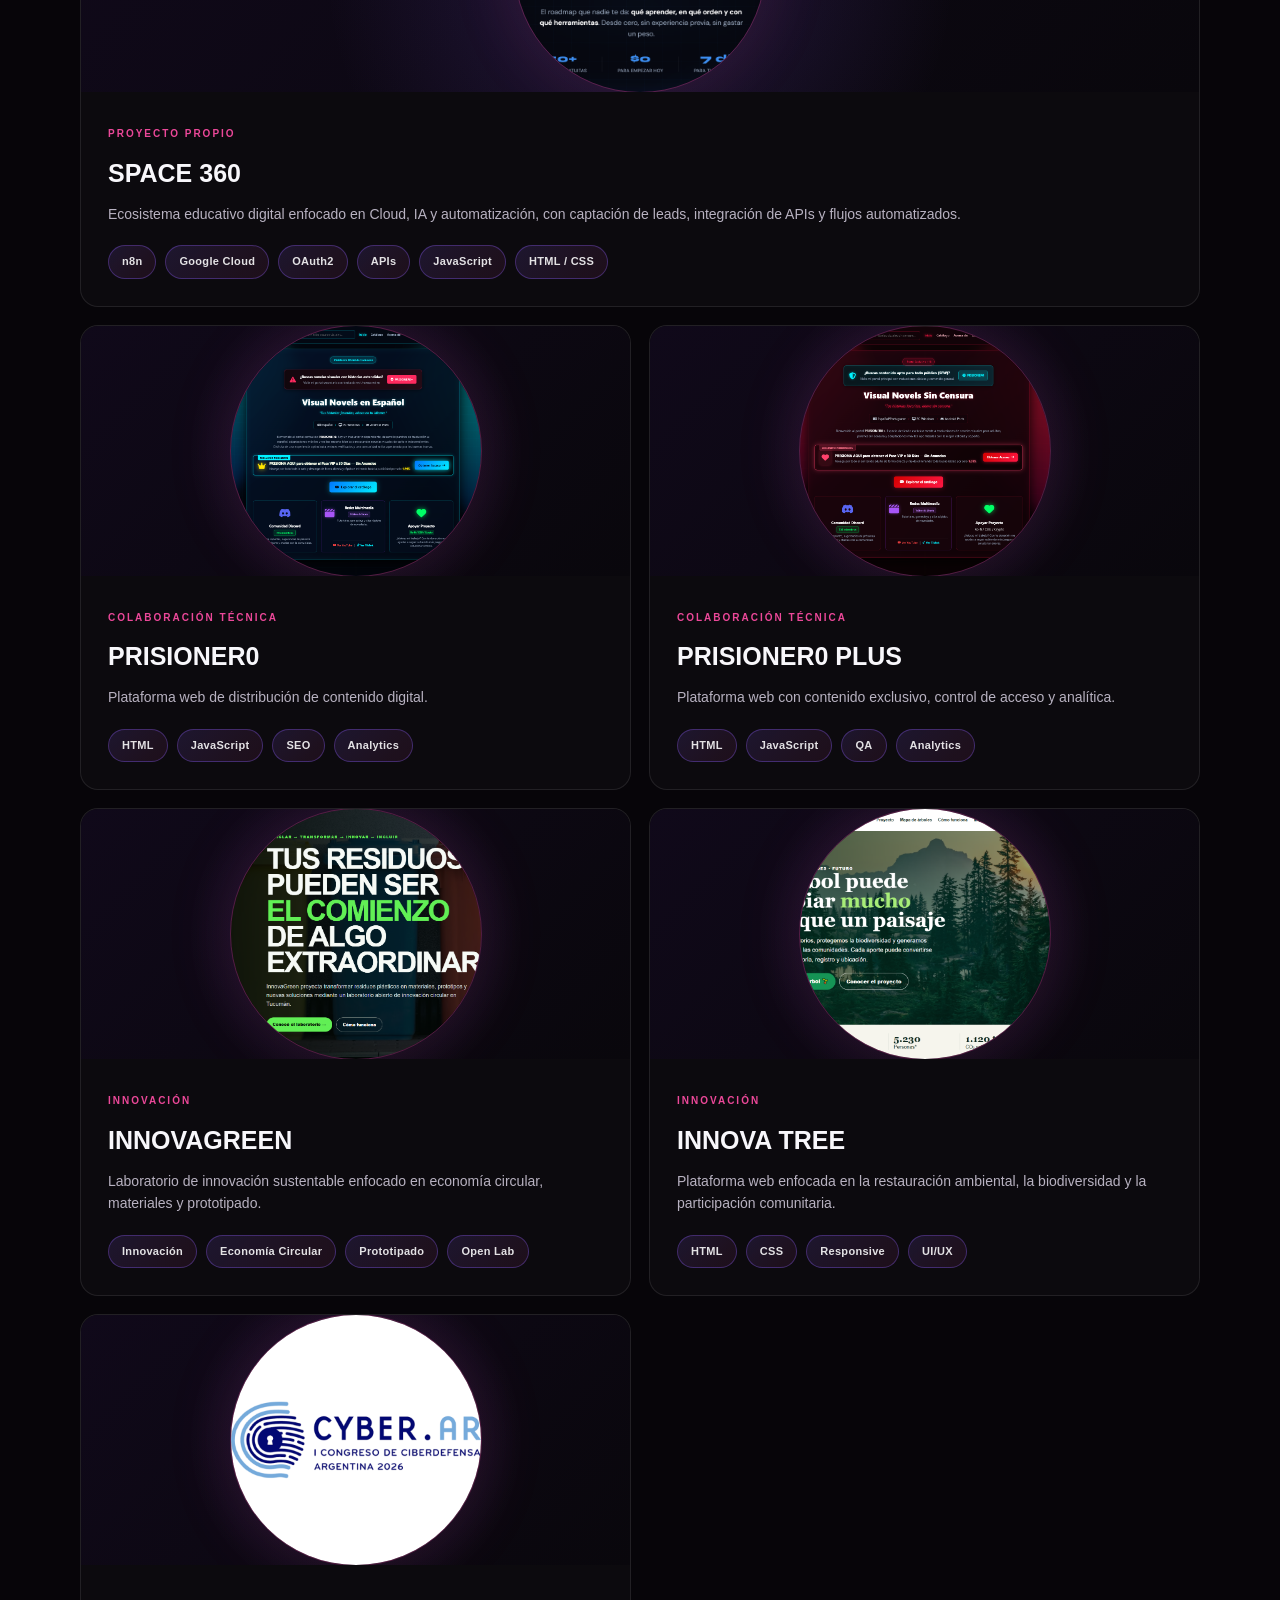
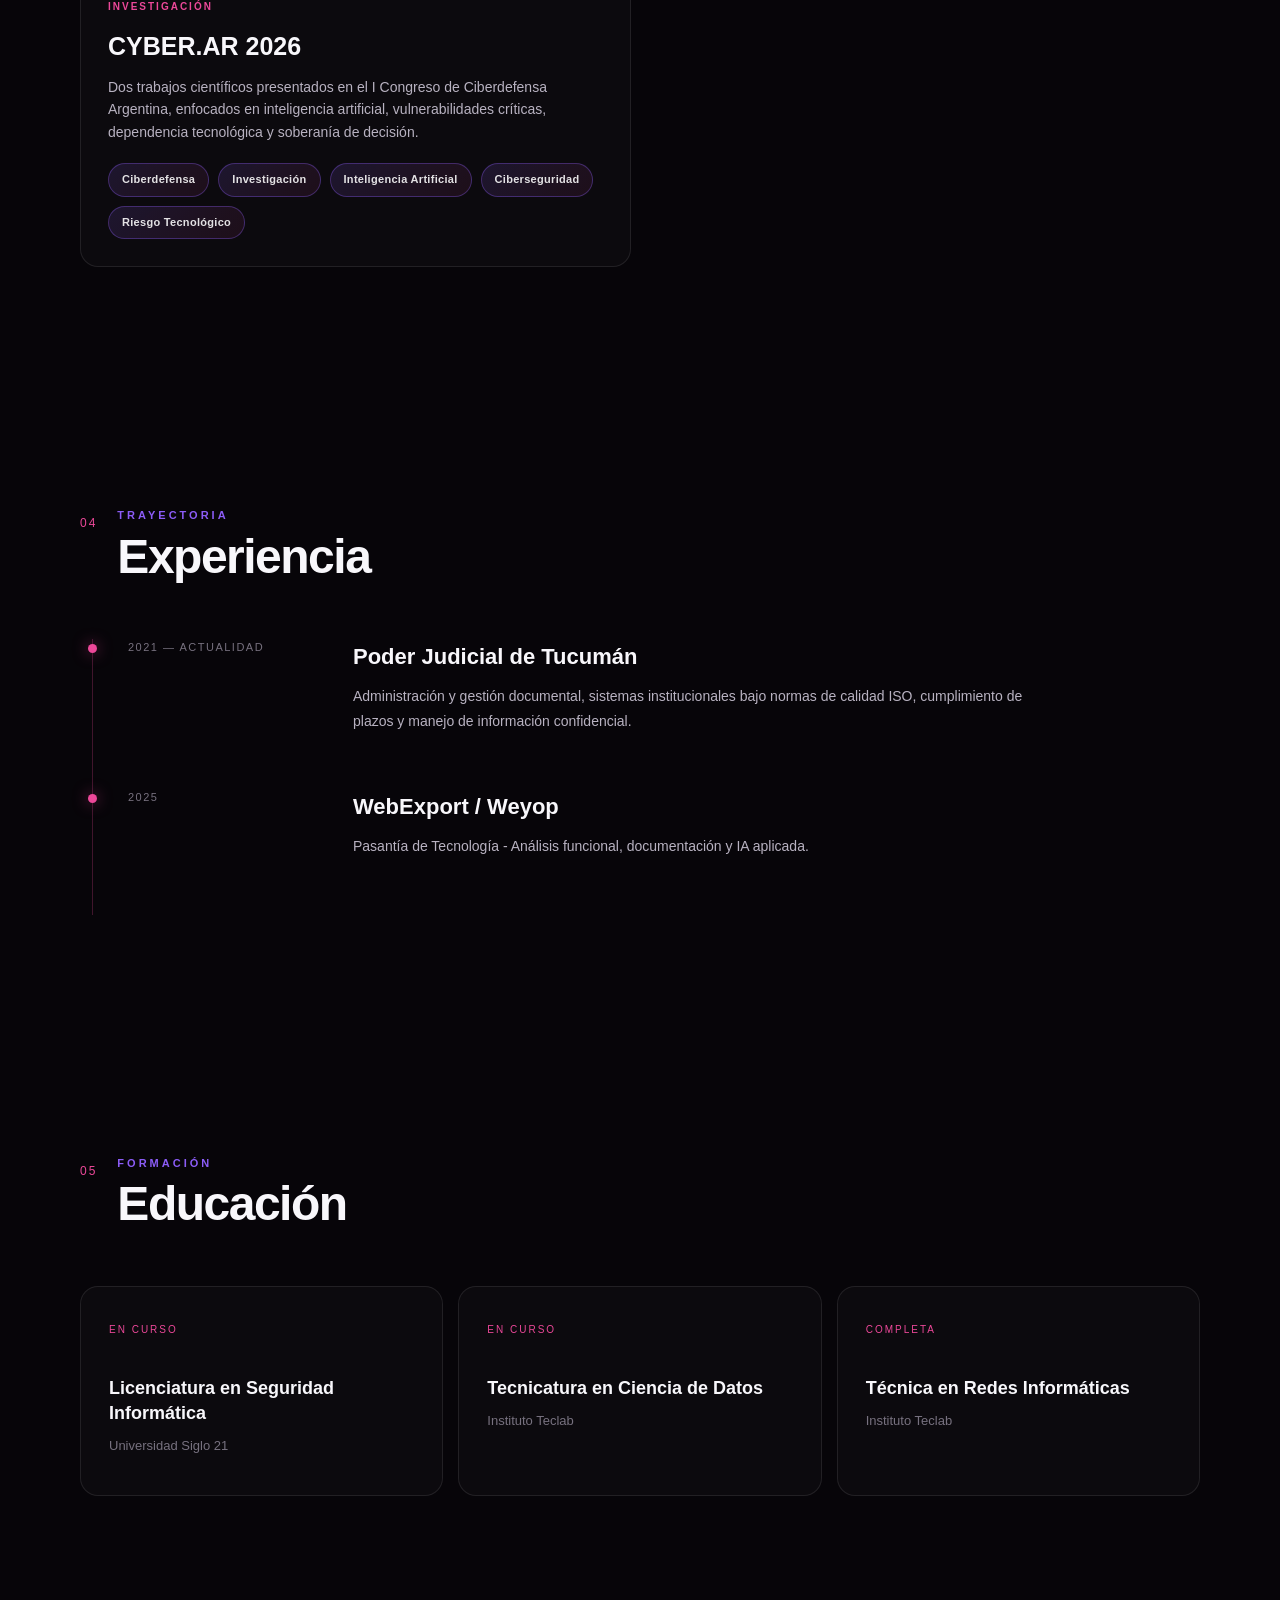
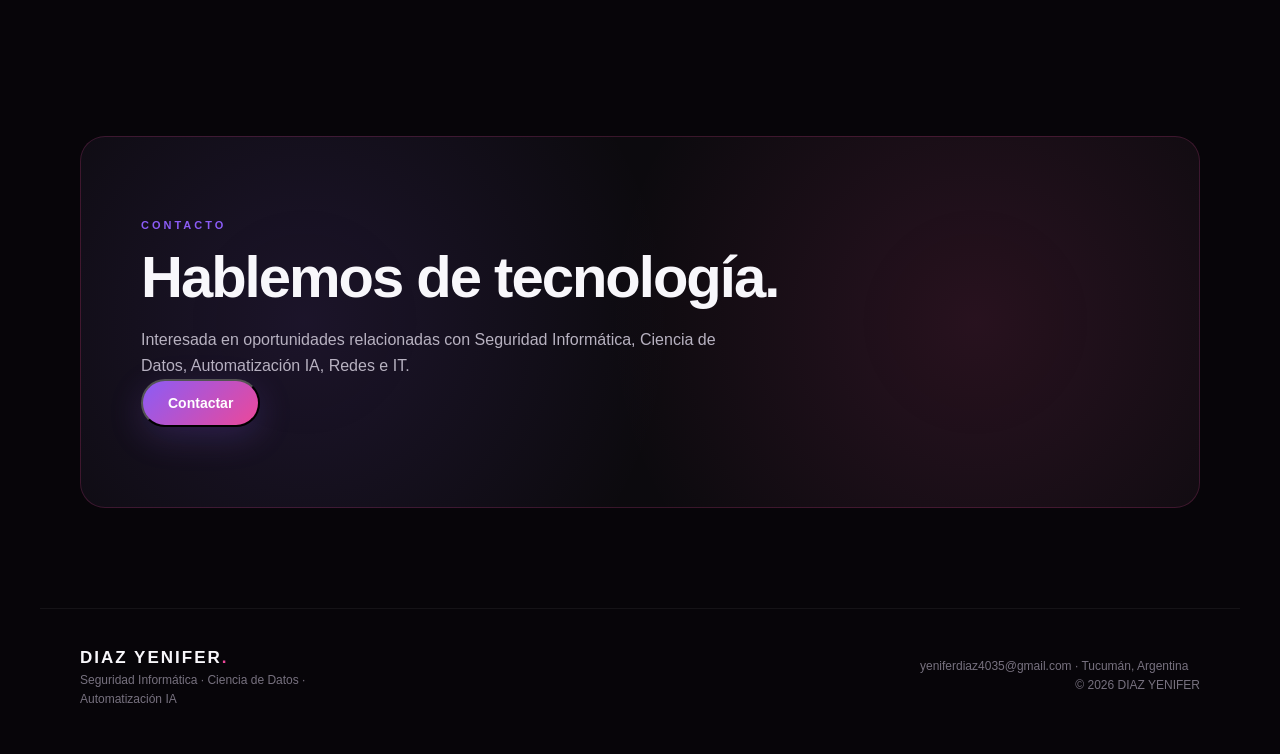
==== commit 4882d4bb: "A" ====
--- a/index.html
+++ b/index.html
@@ -571,10 +571,10 @@
 
                 </article>
 
-                <article class="project-card">
+                <article class="project-card" onclick="window.location.href='proyectos/cyberar.html'" style="cursor: pointer;" >
 
                     <div class="project-image">
-                        <span>CYBER.AR 2026</span>
+                        <img src="assets/images/cyberar.png" alt="CYBER.AR 2026" >
                     </div>
 
                     <div class="project-info">
@@ -588,12 +588,16 @@
                         </h3>
 
                         <p>
-                            Trabajos científicos presentados en el I Congreso de Ciberdefensa Argentina.
+                            Dos trabajos científicos presentados en el I Congreso de Ciberdefensa Argentina,
+                             enfocados en inteligencia artificial, vulnerabilidades críticas, dependencia tecnológica y soberanía de decisión.
                         </p>
 
                         <div class="project-tags">
                             <span>Ciberdefensa</span>
                             <span>Investigación</span>
+                            <span>Inteligencia Artificial</span>
+                            <span>Ciberseguridad</span>
+                            <span>Riesgo Tecnológico</span>
                         </div>
 
                     </div>
